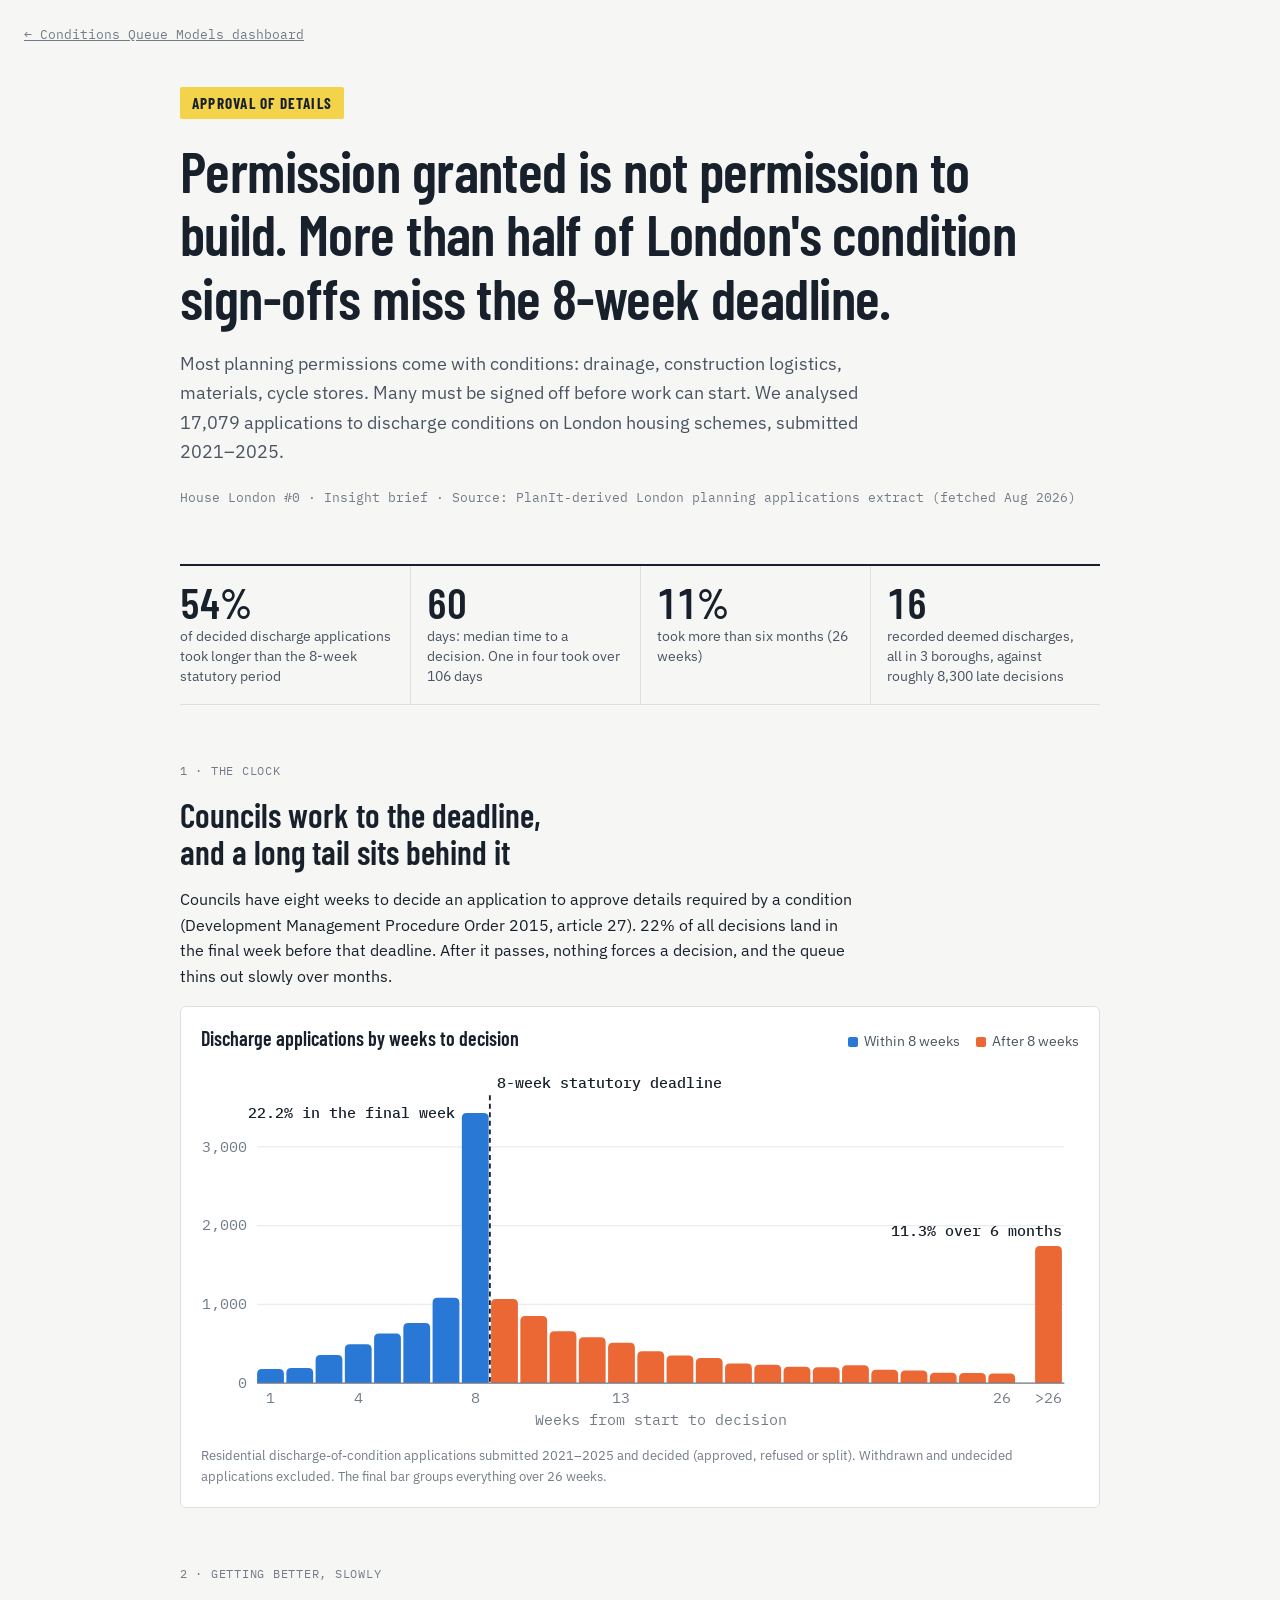
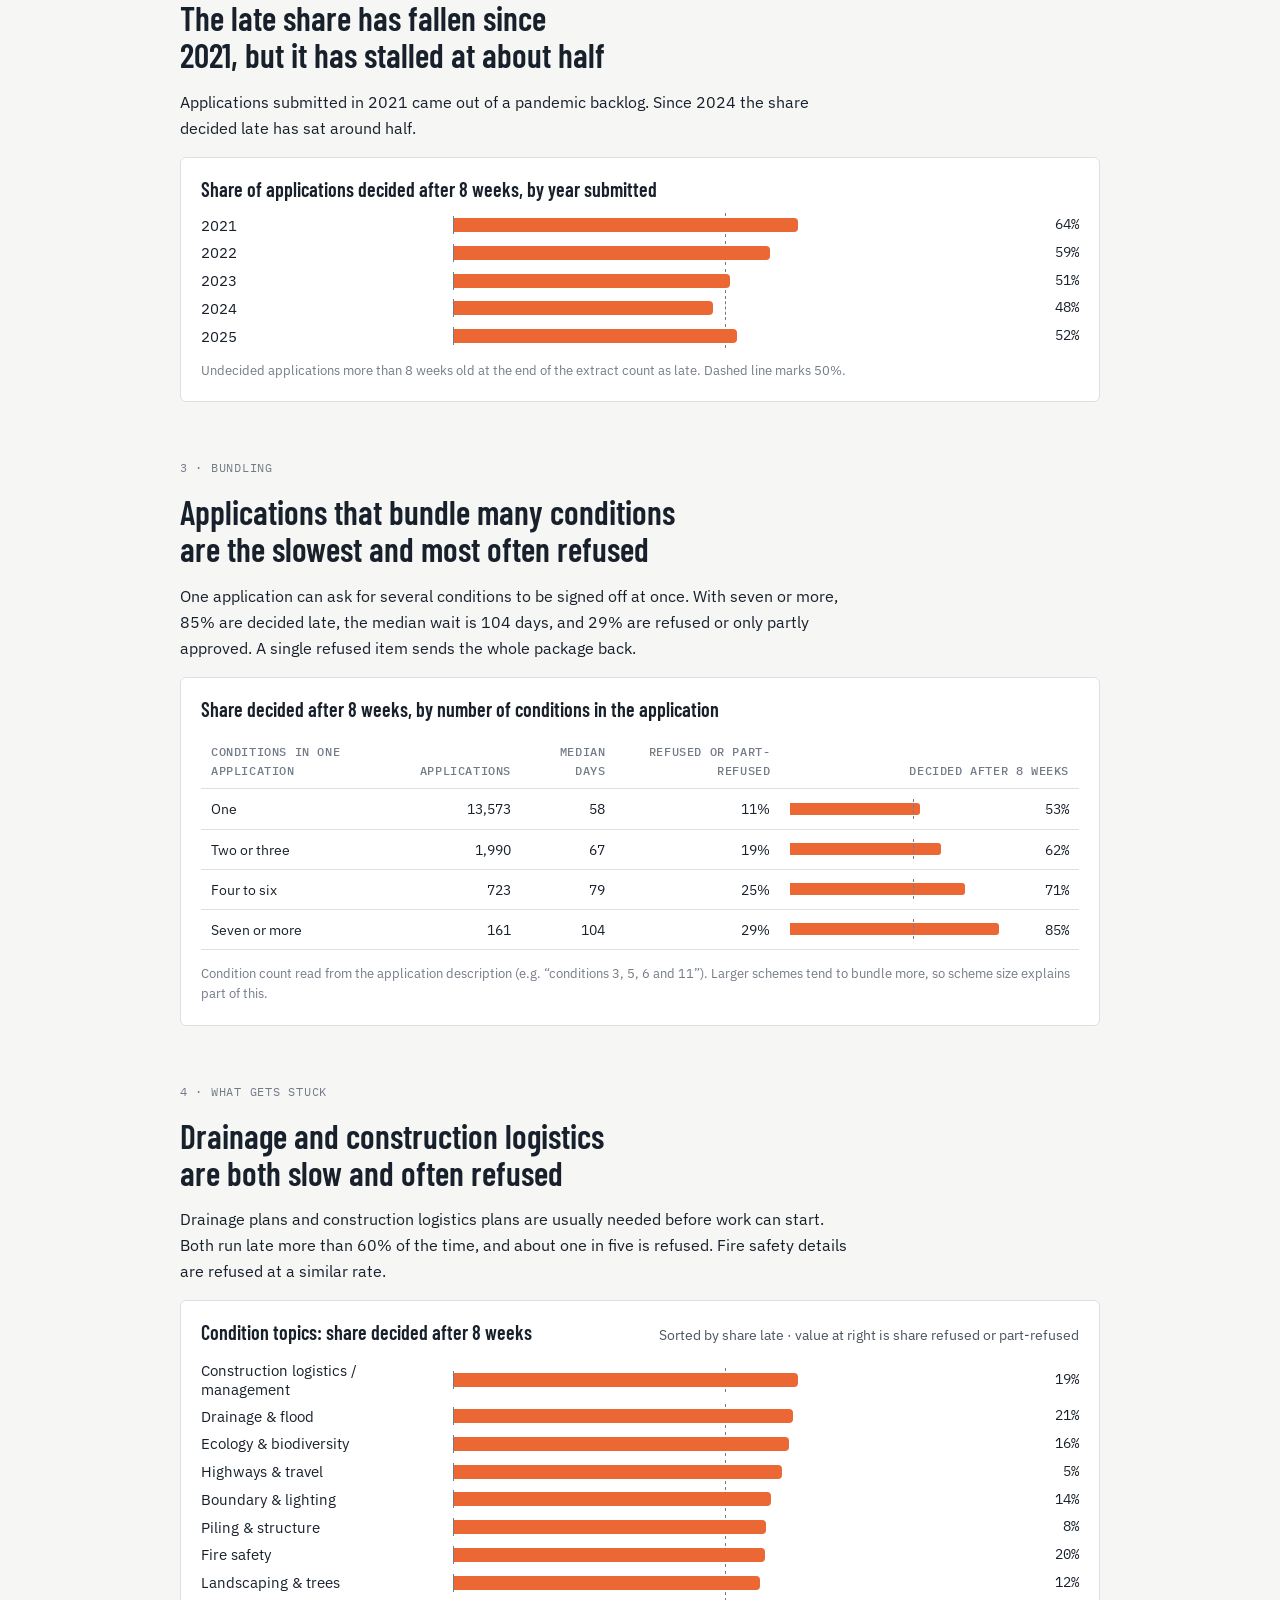
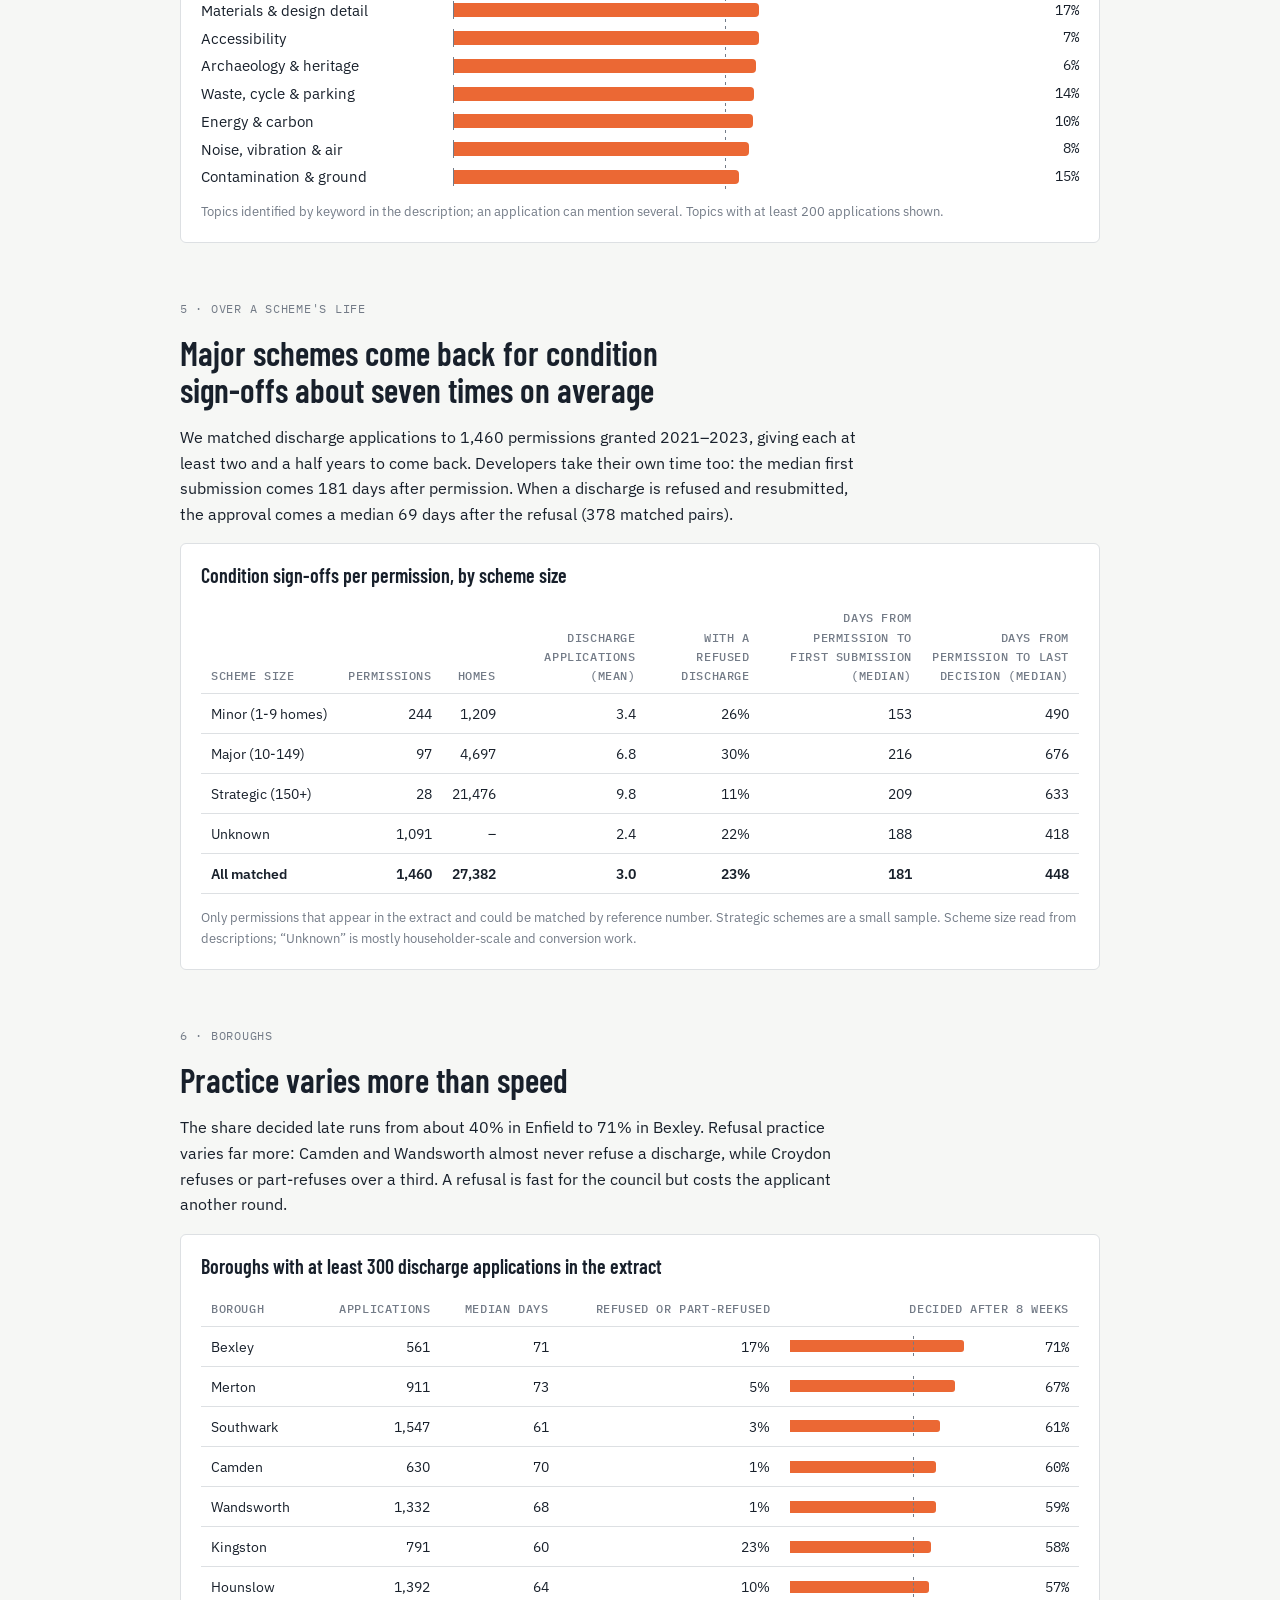
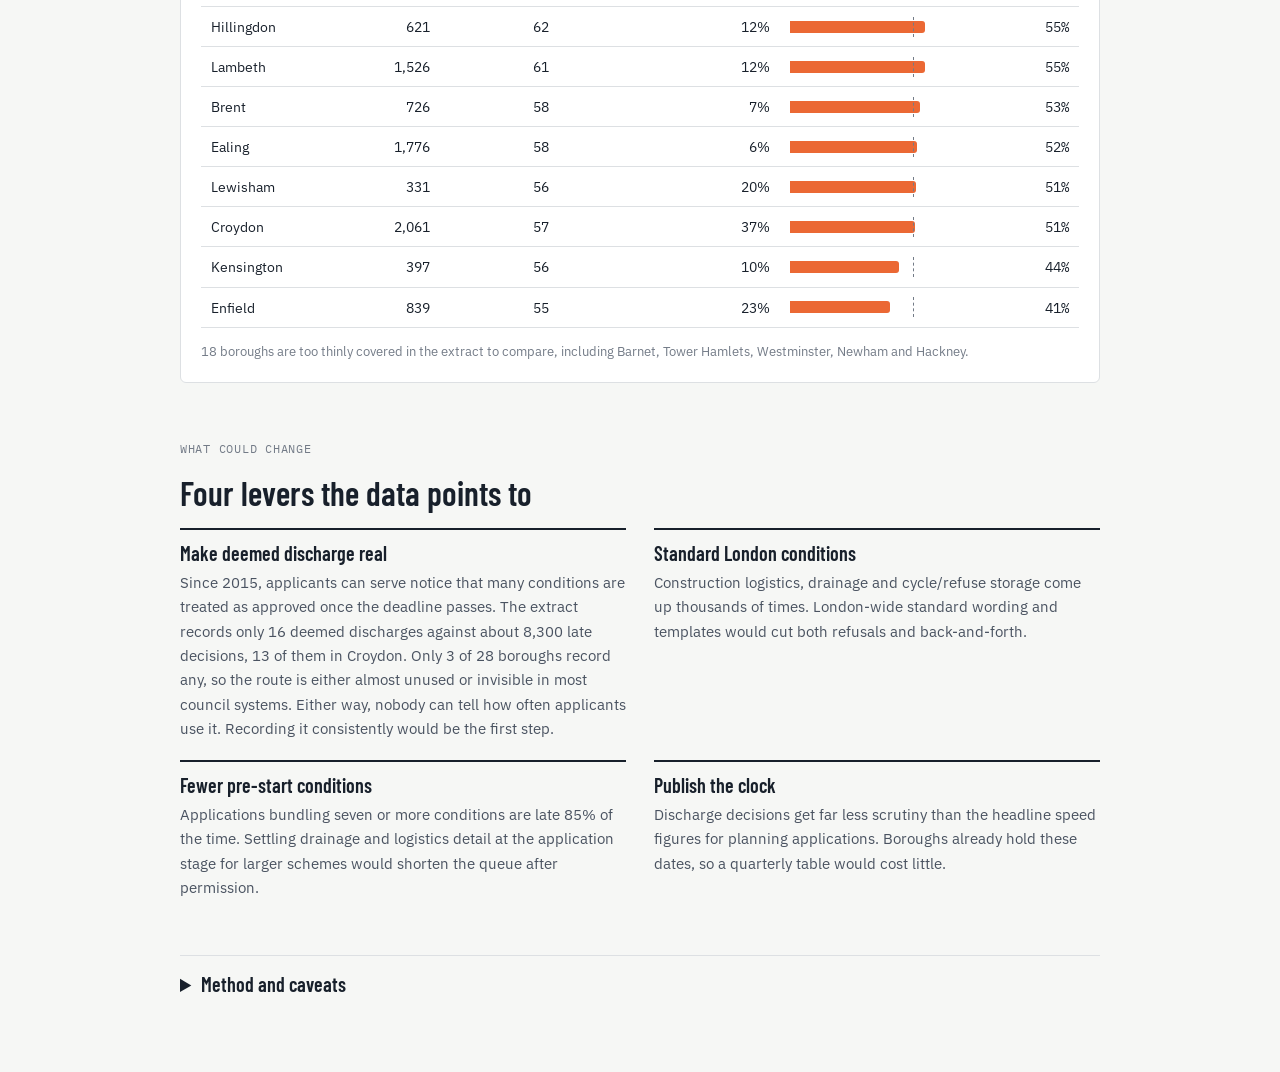
==== site/insight.html @ 3958f5d6 "Conditions Queue: analysis, models and dashboard Measures how long London councils take to sign off " ====
<!doctype html>
<html lang="en-GB">
<head>
<meta charset="utf-8">
<meta name="viewport" content="width=device-width, initial-scale=1, viewport-fit=cover">
<title>London's Conditions Queue</title>
<link rel="preconnect" href="https://fonts.googleapis.com">
<link rel="preconnect" href="https://fonts.gstatic.com" crossorigin>
<link rel="stylesheet" href="https://fonts.googleapis.com/css2?family=Barlow+Condensed:wght@500;600;700&family=IBM+Plex+Sans:ital,wght@0,400;0,500;0,600;1,400&family=IBM+Plex+Mono:wght@400;500&display=swap">
<style>
/* Layout: a single reading column (~68ch) with full-width chart panels; site-notice condensed type for headings, plain sans for prose, mono for references and numbers. */
:root {
  --paper: #f6f7f5;
  --panel: #ffffff;
  --ink: #18202b;
  --ink-2: #4a5361;
  --ink-3: #737b87;
  --rule: #dde0e3;
  --grid: #e9ebed;
  --accent: #1c5cab;
  --notice: #f3d34a;
  --notice-ink: #18202b;
  --ontime: #2a78d6;
  --late: #eb6834;
  --bar-neutral: #9aa3ae;
  --tip-bg: #18202b;
  --tip-fg: #f6f7f5;
  --f-display: "Barlow Condensed", "Arial Narrow", "Helvetica Neue", Arial, sans-serif;
  --f-body: "IBM Plex Sans", -apple-system, "Segoe UI", Roboto, Arial, sans-serif;
  --f-mono: "IBM Plex Mono", ui-monospace, "SF Mono", Menlo, Consolas, monospace;
}
@media (prefers-color-scheme: dark) {
  :root:not([data-theme="light"]) {
    --paper: #14181e; --panel: #1b2028; --ink: #ecedeb; --ink-2: #b9bec6; --ink-3: #8b929c;
    --rule: #2e353f; --grid: #262c35; --accent: #6da7ec; --notice: #e2c23c; --notice-ink: #14181e;
    --ontime: #3987e5; --late: #d95926; --bar-neutral: #6b7480; --tip-bg: #ecedeb; --tip-fg: #14181e;
    color-scheme: dark;
  }
}
:root[data-theme="dark"] {
  --paper: #14181e; --panel: #1b2028; --ink: #ecedeb; --ink-2: #b9bec6; --ink-3: #8b929c;
  --rule: #2e353f; --grid: #262c35; --accent: #6da7ec; --notice: #e2c23c; --notice-ink: #14181e;
  --ontime: #3987e5; --late: #d95926; --bar-neutral: #6b7480; --tip-bg: #ecedeb; --tip-fg: #14181e;
  color-scheme: dark;
}
* { box-sizing: border-box; }
body {
  background: var(--paper); color: var(--ink); font-family: var(--f-body); font-size: 16px; line-height: 1.6;
  padding-left: max(16px, env(safe-area-inset-left, 0px)); padding-right: max(16px, env(safe-area-inset-right, 0px));
  padding-block: 0 64px;
}
.wrap { max-width: 920px; margin: 0 auto; display: grid; gap: 56px; }
.prose { max-width: 68ch; }
h1, h2, h3 { font-family: var(--f-display); font-weight: 600; line-height: 1.1; text-wrap: balance; margin: 0; }
h1 { font-size: clamp(2.3rem, 6vw, 3.6rem); letter-spacing: -0.01em; }
h2 { font-size: clamp(1.6rem, 3.6vw, 2.1rem); }
h3 { font-size: 1.25rem; font-weight: 600; }
p { margin: 0; }
.stack { display: grid; gap: 16px; }
.eyebrow { font-family: var(--f-mono); font-size: 0.78rem; letter-spacing: 0.06em; text-transform: uppercase; color: var(--ink-3); }
.mono { font-family: var(--f-mono); }
.num { font-variant-numeric: tabular-nums; }
.muted { color: var(--ink-2); }
.small { font-size: 0.88rem; }

/* Site-notice header: the yellow laminated notice is how Londoners meet the planning system */
header.notice { padding-block: 40px 0; display: grid; gap: 20px; }
.notice-tag { display: inline-flex; align-items: center; gap: 10px; align-self: start; justify-self: start;
  background: var(--notice); color: var(--notice-ink); font-family: var(--f-display); font-weight: 700;
  font-size: 0.95rem; letter-spacing: 0.08em; text-transform: uppercase; padding: 4px 12px; border-radius: 2px; }
.lede { font-size: 1.15rem; color: var(--ink-2); max-width: 62ch; }
.ref { font-family: var(--f-mono); font-size: 0.82rem; color: var(--ink-3); }

.stats { display: grid; grid-template-columns: repeat(4, minmax(0, 1fr)); gap: 0; border-top: 2px solid var(--ink); border-bottom: 1px solid var(--rule); }
.stat { padding: 16px 16px 18px 0; display: grid; gap: 4px; align-content: start; }
.stat + .stat { padding-left: 16px; border-left: 1px solid var(--rule); }
.stat b { font-family: var(--f-display); font-size: 2.6rem; font-weight: 600; line-height: 1; font-variant-numeric: tabular-nums; }
.stat span { font-size: 0.88rem; color: var(--ink-2); line-height: 1.4; }
@media (max-width: 720px) {
  .stats { grid-template-columns: repeat(2, minmax(0, 1fr)); }
  .stat:nth-child(3) { padding-left: 0; border-left: 0; }
  .stat:nth-child(n+3) { border-top: 1px solid var(--rule); }
}

.panel { background: var(--panel); border: 1px solid var(--rule); border-radius: 6px; padding: 20px; display: grid; gap: 14px; min-width: 0; }
.panel-head { display: flex; flex-wrap: wrap; justify-content: space-between; align-items: baseline; gap: 8px 20px; }
.legend { display: flex; flex-wrap: wrap; gap: 6px 16px; font-size: 0.85rem; color: var(--ink-2); }
.legend i { display: inline-block; width: 10px; height: 10px; border-radius: 2px; margin-right: 6px; vertical-align: -1px; }
.chart { width: 100%; overflow-x: auto; }
.panel { grid-template-columns: minmax(0, 1fr); }
.chart svg { display: block; width: 100%; height: auto; min-width: 0; }
.chart svg text { font-family: var(--f-mono); font-size: 12.5px; fill: var(--ink-3); }
.chart svg .lbl-strong { fill: var(--ink); font-weight: 500; }
.source { font-size: 0.8rem; color: var(--ink-3); }

/* Horizontal bar rows (HTML) */
.rows { display: grid; gap: 6px; }
.row { display: grid; grid-template-columns: minmax(120px, 15rem) minmax(0, 1fr) 4.5rem; gap: 12px; align-items: center; font-size: 0.92rem; }
.row .name { color: var(--ink); line-height: 1.3; }
.row .track { position: relative; height: 18px; border-left: 1px solid var(--ink-3); }
.row .bar { position: absolute; left: 0; top: 2px; bottom: 2px; border-radius: 0 4px 4px 0; background: var(--late); }
.row .bar.neutral { background: var(--bar-neutral); }
.row .val { text-align: right; font-family: var(--f-mono); font-size: 0.85rem; font-variant-numeric: tabular-nums; }
.row .deadline { position: absolute; top: -3px; bottom: -3px; border-left: 1px dashed var(--ink-3); }
.row-head { font-size: 0.78rem; color: var(--ink-3); font-family: var(--f-mono); text-transform: uppercase; letter-spacing: 0.05em; }
@media (max-width: 560px) { .row { grid-template-columns: minmax(0, 1fr) 4rem; } .row .track { grid-column: 1 / -1; grid-row: 2; } }

table { border-collapse: collapse; width: 100%; font-size: 0.9rem; }
.table-wrap { overflow-x: auto; }
th, td { text-align: right; padding: 8px 10px; border-bottom: 1px solid var(--rule); font-variant-numeric: tabular-nums; white-space: nowrap; }
th { font-family: var(--f-mono); font-weight: 500; font-size: 0.75rem; text-transform: uppercase; letter-spacing: 0.05em; color: var(--ink-3); vertical-align: bottom; white-space: normal; }
th:first-child, td:first-child { text-align: left; }
td.barcell { width: 34%; min-width: 140px; }
.mini { position: relative; height: 12px; }
.mini span { position: absolute; left: 0; top: 0; bottom: 0; border-radius: 0 3px 3px 0; background: var(--late); }
.mini .dl { position: absolute; top: -4px; bottom: -4px; border-left: 1px dashed var(--ink-3); }

.levers { display: grid; grid-template-columns: repeat(2, minmax(0, 1fr)); gap: 20px 28px; }
.lever { display: grid; gap: 6px; align-content: start; border-top: 2px solid var(--ink); padding-top: 12px; }
.lever p { color: var(--ink-2); font-size: 0.95rem; }
@media (max-width: 720px) { .levers { grid-template-columns: minmax(0, 1fr); } }

details { border-top: 1px solid var(--rule); padding-top: 12px; }
summary { cursor: pointer; font-family: var(--f-display); font-size: 1.25rem; font-weight: 600; }
summary:focus-visible, a:focus-visible { outline: 2px solid var(--accent); outline-offset: 2px; }
ul.caveats { margin: 12px 0 0; padding-left: 1.1rem; display: grid; gap: 8px; color: var(--ink-2); font-size: 0.92rem; max-width: 72ch; }
a { color: var(--accent); }
code { font-family: var(--f-mono); font-size: 0.88em; }

#tip { position: fixed; pointer-events: none; z-index: 20; background: var(--tip-bg); color: var(--tip-fg); font-size: 0.82rem; line-height: 1.4;
  padding: 7px 10px; border-radius: 4px; max-width: 260px; font-family: var(--f-body); }
#tip b { font-weight: 600; }
[data-tip] { cursor: default; }
.row:hover .bar, tr:hover .mini span { filter: brightness(1.08); }
tr:hover td { background: color-mix(in srgb, var(--paper) 70%, transparent); }
</style>
<style>.cq-back { display: inline-block; margin-top: 16px; font-family: var(--f-mono); font-size: 0.82rem; color: var(--ink-3); }</style>
</head>
<body>
<a class="cq-back" href="./">← Conditions Queue Models dashboard</a>
<div id="tip" hidden></div>
<div class="wrap">

<header class="notice">
  <span class="notice-tag">Approval of details</span>
  <h1>Permission granted is not permission to build. More than half of London's condition sign-offs miss the 8-week deadline.</h1>
  <p class="lede">Most planning permissions come with conditions: drainage, construction logistics, materials, cycle stores. Many must be signed off before work can start. We analysed <span class="num" data-k="n_all">17,079</span> applications to discharge conditions on London housing schemes, submitted 2021&ndash;2025.</p>
  <p class="ref">House London #0 &middot; Insight brief &middot; Source: PlanIt-derived London planning applications extract (fetched Aug 2026)</p>
</header>

<section class="stats" aria-label="Headline figures">
  <div class="stat"><b data-k="pct_late">54%</b><span>of decided discharge applications took longer than the 8-week statutory period</span></div>
  <div class="stat"><b data-k="median">60</b><span>days: median time to a decision. One in four took over <span data-k="p75">106</span> days</span></div>
  <div class="stat"><b data-k="pct26">11%</b><span>took more than six months (26 weeks)</span></div>
  <div class="stat"><b>16</b><span>recorded deemed discharges, all in 3 boroughs, against roughly <span data-k="n_late">8,300</span> late decisions</span></div>
</section>

<section class="stack">
  <div class="prose stack">
    <p class="eyebrow">1 &middot; The clock</p>
    <h2>Councils work to the deadline, and a long tail sits behind it</h2>
    <p>Councils have eight weeks to decide an application to approve details required by a condition (Development Management Procedure Order 2015, article 27). <span data-k="final_week">22%</span> of all decisions land in the final week before that deadline. After it passes, nothing forces a decision, and the queue thins out slowly over months.</p>
  </div>
  <figure class="panel" style="margin:0">
    <div class="panel-head">
      <h3>Discharge applications by weeks to decision</h3>
      <div class="legend"><span><i style="background:var(--ontime)"></i>Within 8 weeks</span><span><i style="background:var(--late)"></i>After 8 weeks</span></div>
    </div>
    <div class="chart" id="hist"></div>
    <figcaption class="source">Residential discharge-of-condition applications submitted 2021&ndash;2025 and decided (approved, refused or split). Withdrawn and undecided applications excluded. The final bar groups everything over 26 weeks.</figcaption>
  </figure>
</section>

<section class="stack">
  <div class="prose stack">
    <p class="eyebrow">2 &middot; Getting better, slowly</p>
    <h2>The late share has fallen since 2021, but it has stalled at about half</h2>
    <p>Applications submitted in 2021 came out of a pandemic backlog. Since 2024 the share decided late has sat around half.</p>
  </div>
  <figure class="panel" style="margin:0">
    <h3>Share of applications decided after 8 weeks, by year submitted</h3>
    <div class="rows" id="years"></div>
    <figcaption class="source">Undecided applications more than 8 weeks old at the end of the extract count as late. Dashed line marks 50%.</figcaption>
  </figure>
</section>

<section class="stack">
  <div class="prose stack">
    <p class="eyebrow">3 &middot; Bundling</p>
    <h2>Applications that bundle many conditions are the slowest and most often refused</h2>
    <p>One application can ask for several conditions to be signed off at once. With seven or more, <span data-k="c7_late">85%</span> are decided late, the median wait is <span data-k="c7_med">104</span> days, and <span data-k="c7_ref">29%</span> are refused or only partly approved. A single refused item sends the whole package back.</p>
  </div>
  <figure class="panel" style="margin:0">
    <div class="panel-head"><h3>Share decided after 8 weeks, by number of conditions in the application</h3></div>
    <div class="table-wrap">
      <table id="ncond"><thead><tr><th>Conditions in one application</th><th>Applications</th><th>Median days</th><th>Refused or part-refused</th><th>Decided after 8 weeks</th></tr></thead><tbody></tbody></table>
    </div>
    <figcaption class="source">Condition count read from the application description (e.g. &ldquo;conditions 3, 5, 6 and 11&rdquo;). Larger schemes tend to bundle more, so scheme size explains part of this.</figcaption>
  </figure>
</section>

<section class="stack">
  <div class="prose stack">
    <p class="eyebrow">4 &middot; What gets stuck</p>
    <h2>Drainage and construction logistics are both slow and often refused</h2>
    <p>Drainage plans and construction logistics plans are usually needed before work can start. Both run late more than 60% of the time, and about one in five is refused. Fire safety details are refused at a similar rate.</p>
  </div>
  <figure class="panel" style="margin:0">
    <div class="panel-head">
      <h3>Condition topics: share decided after 8 weeks</h3>
      <div class="legend"><span>Sorted by share late &middot; value at right is share refused or part-refused</span></div>
    </div>
    <div class="rows" id="topics"></div>
    <figcaption class="source">Topics identified by keyword in the description; an application can mention several. Topics with at least 200 applications shown.</figcaption>
  </figure>
</section>

<section class="stack">
  <div class="prose stack">
    <p class="eyebrow">5 &middot; Over a scheme's life</p>
    <h2>Major schemes come back for condition sign-offs about seven times on average</h2>
    <p>We matched discharge applications to <span data-k="n_schemes">1,460</span> permissions granted 2021&ndash;2023, giving each at least two and a half years to come back. Developers take their own time too: the median first submission comes <span data-k="first_sub">181</span> days after permission. When a discharge is refused and resubmitted, the approval comes a median <span data-k="resub">69</span> days after the refusal (<span data-k="resub_n">378</span> matched pairs).</p>
  </div>
  <figure class="panel" style="margin:0">
    <h3>Condition sign-offs per permission, by scheme size</h3>
    <div class="table-wrap">
      <table id="schemes"><thead><tr><th>Scheme size</th><th>Permissions</th><th>Homes</th><th>Discharge applications (mean)</th><th>With a refused discharge</th><th>Days from permission to first submission (median)</th><th>Days from permission to last decision (median)</th></tr></thead><tbody></tbody></table>
    </div>
    <figcaption class="source">Only permissions that appear in the extract and could be matched by reference number. Strategic schemes are a small sample. Scheme size read from descriptions; &ldquo;Unknown&rdquo; is mostly householder-scale and conversion work.</figcaption>
  </figure>
</section>

<section class="stack">
  <div class="prose stack">
    <p class="eyebrow">6 &middot; Boroughs</p>
    <h2>Practice varies more than speed</h2>
    <p>The share decided late runs from about 40% in Enfield to 71% in Bexley. Refusal practice varies far more: Camden and Wandsworth almost never refuse a discharge, while Croydon refuses or part-refuses over a third. A refusal is fast for the council but costs the applicant another round.</p>
  </div>
  <figure class="panel" style="margin:0">
    <h3>Boroughs with at least 300 discharge applications in the extract</h3>
    <div class="table-wrap">
      <table id="boroughs"><thead><tr><th>Borough</th><th>Applications</th><th>Median days</th><th>Refused or part-refused</th><th>Decided after 8 weeks</th></tr></thead><tbody></tbody></table>
    </div>
    <figcaption class="source">18 boroughs are too thinly covered in the extract to compare, including Barnet, Tower Hamlets, Westminster, Newham and Hackney.</figcaption>
  </figure>
</section>

<section class="stack">
  <div class="prose stack">
    <p class="eyebrow">What could change</p>
    <h2>Four levers the data points to</h2>
  </div>
  <div class="levers">
    <div class="lever"><h3>Make deemed discharge real</h3><p>Since 2015, applicants can serve notice that many conditions are treated as approved once the deadline passes. The extract records only 16 deemed discharges against about 8,300 late decisions, 13 of them in Croydon. Only 3 of 28 boroughs record any, so the route is either almost unused or invisible in most council systems. Either way, nobody can tell how often applicants use it. Recording it consistently would be the first step.</p></div>
    <div class="lever"><h3>Standard London conditions</h3><p>Construction logistics, drainage and cycle/refuse storage come up thousands of times. London-wide standard wording and templates would cut both refusals and back-and-forth.</p></div>
    <div class="lever"><h3>Fewer pre-start conditions</h3><p>Applications bundling seven or more conditions are late 85% of the time. Settling drainage and logistics detail at the application stage for larger schemes would shorten the queue after permission.</p></div>
    <div class="lever"><h3>Publish the clock</h3><p>Discharge decisions get far less scrutiny than the headline speed figures for planning applications. Boroughs already hold these dates, so a quarterly table would cost little.</p></div>
  </div>
</section>

<details>
  <summary>Method and caveats</summary>
  <ul class="caveats">
    <li><b>Data:</b> PlanIt-derived extract of London planning applications (<span class="mono">foundations_london_housing_2015_2025</span>, 243,926 rows, in practice 2021&ndash;2025). Fetched August 2026, so applications submitted up to December 2025 had at least seven months to be decided.</li>
    <li><b>What counts as a discharge application:</b> descriptions mentioning approval or discharge of details under a condition, excluding variations (section 73), non-material amendments and reserved matters, and limited to those that mention homes. 17,079 applications; 16,447 submitted 2021&ndash;2025 and not withdrawn.</li>
    <li><b>Late</b> means more than 56 days from the start date to the decision. This includes extensions of time agreed with the applicant, so late is not the same as unlawful. Counting decided applications only gives 53.8%; adding undecided applications over 8 weeks old gives 55.2%.</li>
    <li><b>Extensions of time</b> have no field of their own in the extract. 76% of decided applications carry a council target decision date, and measuring those against their own target gives 52.5% late, against 53.0% at a fixed 8 weeks. Only 5.3% were late at 8 weeks but on time against a later target, most of them in Hillingdon. Agreed extensions therefore explain a few points of the late share at most. Target dates are not used consistently: Camden, Merton and Enfield often set targets shorter than 56 days, and nine boroughs, including Brent and Wandsworth, record none.</li>
    <li><b>Coverage is uneven.</b> Some boroughs' discharge applications are mostly missing from the extract. Borough comparisons use only the 15 boroughs with at least 300 applications.</li>
    <li><b>Topics, condition counts and scheme size</b> come from keyword and pattern matching on free-text descriptions. Scheme size is unknown for about half of applications.</li>
    <li><b>Scheme matching:</b> 5,664 discharge applications (33%) were matched to their parent permission by reference number. Many parents were granted before 2021 and are outside the extract.</li>
    <li><b>Deemed discharge</b> is counted from decision labels containing &ldquo;deemed&rdquo; together with &ldquo;discharge&rdquo; or &ldquo;AOD&rdquo;. Only Croydon (13), Southwark (2) and Islington (1) record any. Other boroughs may log a deemed discharge as an ordinary approval, so 16 is a floor, not a London total.</li>
    <li><b>Reproduce:</b> <code>python -m conditions_queue.analysis</code> writes <code>outputs/summary.json</code>, <code>outputs/discharge_apps.csv</code> and <code>outputs/schemes.csv</code>. <code>conditions_queue.checks.check_deadline</code> and <code>check_extensions</code> re-derive the deadline, deemed discharge and extension figures independently.</li>
  </ul>
</details>

</div>

<script>
const D = {"source": "foundations_london_housing_2015_2025_20261005T192558Z.parquet", "statutory_days": 56, "overall": {"n": 16447, "median_days": 60.0, "p75_days": 106.0, "pct_over_8wk": 55.2, "pct_not_approved": 12.6, "n_all_discharge": 17079, "n_matched_parent": 5664, "n_with_parent_date": 10893, "outcomes": {"approved": 13625, "pending": 854, "refused": 1800, "withdrawn": 632, "partial": 167, "other": 1}}, "by_year": {"2022": {"n": 3659, "median_days": 65.0, "p75_days": 125.0, "pct_over_8wk": 58.5, "pct_not_approved": 14.0}, "2024": {"n": 3013, "median_days": 56.0, "p75_days": 83.0, "pct_over_8wk": 47.8, "pct_not_approved": 13.1}, "2021": {"n": 3795, "median_days": 72.0, "p75_days": 141.0, "pct_over_8wk": 63.5, "pct_not_approved": 11.4}, "2023": {"n": 3310, "median_days": 57.0, "p75_days": 94.0, "pct_over_8wk": 51.0, "pct_not_approved": 13.9}, "2025": {"n": 2670, "median_days": 56.0, "p75_days": 83.0, "pct_over_8wk": 52.3, "pct_not_approved": 9.8}}, "by_band": {"Strategic (150+)": {"n": 1817, "median_days": 69.0, "p75_days": 140.0, "pct_over_8wk": 61.9, "pct_not_approved": 2.3}, "Unknown": {"n": 8656, "median_days": 58.0, "p75_days": 96.0, "pct_over_8wk": 53.4, "pct_not_approved": 13.7}, "Minor (1-9 homes)": {"n": 2323, "median_days": 59.0, "p75_days": 98.5, "pct_over_8wk": 52.3, "pct_not_approved": 19.5}, "Major (10-149)": {"n": 3651, "median_days": 65.0, "p75_days": 129.0, "pct_over_8wk": 58.1, "pct_not_approved": 10.6}}, "by_topic": {"Landscaping & trees": {"n": 10036, "median_days": 62.0, "p75_days": 113.0, "pct_over_8wk": 56.5, "pct_not_approved": 12.3}, "Waste, cycle & parking": {"n": 12594, "median_days": 61.0, "p75_days": 108.0, "pct_over_8wk": 55.5, "pct_not_approved": 13.5}, "Highways & travel": {"n": 1276, "median_days": 70.0, "p75_days": 126.0, "pct_over_8wk": 60.6, "pct_not_approved": 5.4}, "Boundary & lighting": {"n": 1637, "median_days": 67.0, "p75_days": 122.0, "pct_over_8wk": 58.6, "pct_not_approved": 14.4}, "Energy & carbon": {"n": 2869, "median_days": 60.0, "p75_days": 107.0, "pct_over_8wk": 55.2, "pct_not_approved": 10.1}, "Piling & structure": {"n": 3272, "median_days": 63.0, "p75_days": 116.0, "pct_over_8wk": 57.7, "pct_not_approved": 7.5}, "Contamination & ground": {"n": 1197, "median_days": 58.0, "p75_days": 110.0, "pct_over_8wk": 52.6, "pct_not_approved": 14.8}, "Materials & design detail": {"n": 3331, "median_days": 62.0, "p75_days": 105.0, "pct_over_8wk": 56.3, "pct_not_approved": 16.5}, "Drainage & flood": {"n": 1597, "median_days": 70.0, "p75_days": 127.0, "pct_over_8wk": 62.6, "pct_not_approved": 21.4}, "Ecology & biodiversity": {"n": 937, "median_days": 65.0, "p75_days": 113.0, "pct_over_8wk": 61.9, "pct_not_approved": 15.7}, "Construction logistics / management": {"n": 1678, "median_days": 69.0, "p75_days": 117.0, "pct_over_8wk": 63.6, "pct_not_approved": 19.4}, "Archaeology & heritage": {"n": 331, "median_days": 60.0, "p75_days": 99.0, "pct_over_8wk": 55.9, "pct_not_approved": 5.5}, "Noise, vibration & air": {"n": 1499, "median_days": 61.0, "p75_days": 109.0, "pct_over_8wk": 54.6, "pct_not_approved": 7.6}, "Accessibility": {"n": 364, "median_days": 62.0, "p75_days": 126.0, "pct_over_8wk": 56.3, "pct_not_approved": 7.3}, "Fire safety": {"n": 298, "median_days": 70.0, "p75_days": 110.0, "pct_over_8wk": 57.4, "pct_not_approved": 20.4}}, "by_topic_single": {"Waste, cycle & parking": {"n": 956, "median_days": 56.0, "p75_days": 80.0, "pct_over_8wk": 47.4, "pct_not_approved": 18.1}, "Materials & design detail": {"n": 284, "median_days": 56.0, "p75_days": 90.0, "pct_over_8wk": 46.5, "pct_not_approved": 8.6}, "Construction logistics / management": {"n": 180, "median_days": 61.0, "p75_days": 93.0, "pct_over_8wk": 55.6, "pct_not_approved": 13.1}, "Contamination & ground": {"n": 110, "median_days": 56.0, "p75_days": 79.0, "pct_over_8wk": 43.6, "pct_not_approved": 10.6}, "Landscaping & trees": {"n": 330, "median_days": 61.0, "p75_days": 107.0, "pct_over_8wk": 57.0, "pct_not_approved": 8.0}, "Piling & structure": {"n": 137, "median_days": 80.0, "p75_days": 153.5, "pct_over_8wk": 66.4, "pct_not_approved": 7.0}, "Noise, vibration & air": {"n": 188, "median_days": 56.0, "p75_days": 90.0, "pct_over_8wk": 47.3, "pct_not_approved": 7.7}, "Energy & carbon": {"n": 171, "median_days": 57.5, "p75_days": 106.0, "pct_over_8wk": 52.0, "pct_not_approved": 11.6}}, "by_ncond": {"1": {"n": 13573, "median_days": 58.0, "p75_days": 102.0, "pct_over_8wk": 53.0, "pct_not_approved": 10.9}, "2-3": {"n": 1990, "median_days": 67.0, "p75_days": 114.0, "pct_over_8wk": 61.7, "pct_not_approved": 18.9}, "4-6": {"n": 723, "median_days": 79.0, "p75_days": 138.0, "pct_over_8wk": 71.2, "pct_not_approved": 25.0}, "7+": {"n": 161, "median_days": 104.0, "p75_days": 176.0, "pct_over_8wk": 85.1, "pct_not_approved": 28.5}}, "by_borough": {"Bexley": {"n": 561, "median_days": 71.0, "p75_days": 117.0, "pct_over_8wk": 70.9, "pct_not_approved": 16.7}, "Brent": {"n": 726, "median_days": 58.0, "p75_days": 94.0, "pct_over_8wk": 52.8, "pct_not_approved": 6.5}, "Camden": {"n": 630, "median_days": 70.0, "p75_days": 136.0, "pct_over_8wk": 59.7, "pct_not_approved": 0.5}, "Croydon": {"n": 2061, "median_days": 57.0, "p75_days": 98.0, "pct_over_8wk": 51.0, "pct_not_approved": 37.3}, "Ealing": {"n": 1776, "median_days": 57.5, "p75_days": 106.0, "pct_over_8wk": 51.8, "pct_not_approved": 5.7}, "Enfield": {"n": 839, "median_days": 55.0, "p75_days": 67.0, "pct_over_8wk": 40.5, "pct_not_approved": 23.0}, "Hillingdon": {"n": 621, "median_days": 62.0, "p75_days": 106.0, "pct_over_8wk": 55.2, "pct_not_approved": 11.5}, "Hounslow": {"n": 1392, "median_days": 64.0, "p75_days": 113.8, "pct_over_8wk": 56.8, "pct_not_approved": 9.6}, "Kensington": {"n": 397, "median_days": 56.0, "p75_days": 78.0, "pct_over_8wk": 44.3, "pct_not_approved": 9.5}, "Kingston": {"n": 791, "median_days": 60.0, "p75_days": 96.0, "pct_over_8wk": 57.6, "pct_not_approved": 22.5}, "Lambeth": {"n": 1526, "median_days": 61.0, "p75_days": 93.0, "pct_over_8wk": 54.9, "pct_not_approved": 12.3}, "Lewisham": {"n": 331, "median_days": 56.0, "p75_days": 103.0, "pct_over_8wk": 51.4, "pct_not_approved": 20.3}, "Merton": {"n": 911, "median_days": 72.5, "p75_days": 132.2, "pct_over_8wk": 67.2, "pct_not_approved": 4.7}, "Southwark": {"n": 1547, "median_days": 61.0, "p75_days": 106.0, "pct_over_8wk": 61.0, "pct_not_approved": 3.4}, "Wandsworth": {"n": 1332, "median_days": 68.0, "p75_days": 141.0, "pct_over_8wk": 59.4, "pct_not_approved": 0.6}}, "boroughs_excluded_thin": {"Barking and Dagenham": 3, "Barnet": 1, "Bromley": 7, "City": 5, "Greenwich": 32, "Hackney": 84, "Hammersmith and Fulham": 18, "Haringey": 256, "Harrow": 290, "Havering": 66, "Islington": 80, "London Legacy": 1, "Newham": 4, "Old Oak Park Royal": 146, "Richmond": 3, "Westminster": 10}, "decided_only_pct_over_8wk": 53.8, "pct_decided_in_final_week": 22.2, "pct_over_26wk": 11.3, "weekly_histogram": {"note": "week k = days 7k-6..7k; 27 = over 26 weeks", "bins": [13, 165, 192, 355, 494, 630, 762, 1083, 3431, 1066, 853, 657, 581, 513, 403, 350, 318, 248, 231, 208, 202, 227, 170, 158, 132, 129, 120, 1739]}, "lag_permission_to_submission": {"n": 10815, "median_days": 411, "p25": 149.0, "p75": 874.0}, "schemes_granted_2021_23": {"Strategic (150+)": {"n_schemes": 28, "median_discharge_apps": 2.0, "mean_discharge_apps": 9.82, "pct_with_refusal": 10.7, "median_days_to_first_submission": 208.5, "median_days_grant_to_last_decision": 633, "homes": 21476}, "Minor (1-9 homes)": {"n_schemes": 244, "median_discharge_apps": 2.0, "mean_discharge_apps": 3.38, "pct_with_refusal": 26.2, "median_days_to_first_submission": 153.0, "median_days_grant_to_last_decision": 490, "homes": 1209}, "Unknown": {"n_schemes": 1091, "median_discharge_apps": 1, "mean_discharge_apps": 2.38, "pct_with_refusal": 22.0, "median_days_to_first_submission": 188, "median_days_grant_to_last_decision": 418, "homes": 0}, "Major (10-149)": {"n_schemes": 97, "median_discharge_apps": 3, "mean_discharge_apps": 6.77, "pct_with_refusal": 29.9, "median_days_to_first_submission": 216, "median_days_grant_to_last_decision": 675.5, "homes": 4697}, "All": {"n_schemes": 1460, "median_discharge_apps": 1.0, "mean_discharge_apps": 2.98, "pct_with_refusal": 23.0, "median_days_to_first_submission": 181.0, "median_days_grant_to_last_decision": 448, "homes": 27382}}, "refusal_rounds": {"n": 1967, "homes_in_schemes_affected": null, "n_resubmission_pairs": 378, "median_extra_days": 68.5}};
const fmt = n => n == null ? "–" : Math.round(n).toLocaleString("en-GB");
const pct = n => n == null ? "–" : (Math.round(n) + "%");

// tooltip
const tip = document.getElementById("tip");
document.addEventListener("pointermove", e => {
  const t = e.target.closest && e.target.closest("[data-tip]");
  if (!t) { tip.hidden = true; return; }
  tip.innerHTML = t.getAttribute("data-tip");
  tip.hidden = false;
  const w = tip.offsetWidth, h = tip.offsetHeight;
  let x = e.clientX + 14, y = e.clientY + 14;
  if (x + w > innerWidth - 8) x = e.clientX - w - 14;
  if (y + h > innerHeight - 8) y = e.clientY - h - 14;
  tip.style.left = x + "px"; tip.style.top = y + "px";
});
document.addEventListener("pointerleave", () => tip.hidden = true);

// headline numbers
const O = D.overall;
const set = (k, v) => document.querySelectorAll(`[data-k="${k}"]`).forEach(el => el.textContent = v);
set("n_all", fmt(O.n_all_discharge));
set("pct_late", pct(D.decided_only_pct_over_8wk));
set("median", fmt(O.median_days));
set("p75", fmt(O.p75_days));
set("pct26", pct(D.pct_over_26wk));
set("final_week", pct(D.pct_decided_in_final_week));
const decidedN = D.weekly_histogram.bins.reduce((a, b) => a + b, 0);
set("n_late", fmt(Math.round(decidedN * D.decided_only_pct_over_8wk / 100 / 100) * 100));
const c7 = D.by_ncond["7+"];
set("c7_late", pct(c7.pct_over_8wk)); set("c7_med", fmt(c7.median_days)); set("c7_ref", pct(c7.pct_not_approved));
const S = D.schemes_granted_2021_23;
set("n_schemes", fmt(S.All.n_schemes)); set("first_sub", fmt(S.All.median_days_to_first_submission));
set("resub", fmt(D.refusal_rounds.median_extra_days)); set("resub_n", fmt(D.refusal_rounds.n_resubmission_pairs));

// 1. histogram (SVG)
(function () {
  const raw = D.weekly_histogram.bins.slice();
  const bins = [raw[0] + raw[1]].concat(raw.slice(2)); // week 1 .. 26, >26
  const labels = bins.map((_, i) => i < 26 ? String(i + 1) : ">26");
  const W = 720, H = 300, m = { l: 46, r: 12, t: 34, b: 40 };
  const pw = W - m.l - m.r, ph = H - m.t - m.b;
  const step = pw / (bins.length + 0.6), bw = step - 2;
  const yMax = 3500, y = v => m.t + ph - (v / yMax) * ph;
  const xAt = i => m.l + i * step + (i === 26 ? step * 0.6 : 0);
  let s = `<svg viewBox="0 0 ${W} ${H}" role="img" aria-label="Histogram of weeks to decision; a spike in week 8 then a long tail">`;
  for (const v of [0, 1000, 2000, 3000]) {
    s += `<line x1="${m.l}" x2="${W - m.r}" y1="${y(v)}" y2="${y(v)}" stroke="var(--grid)" stroke-width="1"/>`;
    s += `<text x="${m.l - 8}" y="${y(v) + 4}" text-anchor="end">${v.toLocaleString("en-GB")}</text>`;
  }
  bins.forEach((v, i) => {
    const x = xAt(i), top = y(v), base = y(0), r = Math.min(4, (base - top) / 2);
    const col = i < 8 ? "var(--ontime)" : "var(--late)";
    const d = `M${x},${base} V${top + r} Q${x},${top} ${x + r},${top} H${x + bw - r} Q${x + bw},${top} ${x + bw},${top + r} V${base} Z`;
    const range = i < 26 ? `days ${i * 7 + 1}–${(i + 1) * 7}` : "over 182 days";
    s += `<path d="${d}" fill="${col}" data-tip="<b>Week ${labels[i]}</b> (${range})<br>${v.toLocaleString("en-GB")} decisions · ${(100 * v / decidedN).toFixed(1)}%"/>`;
    s += `<rect x="${x - 1}" y="${m.t}" width="${step}" height="${ph}" fill="transparent" data-tip="<b>Week ${labels[i]}</b> (${range})<br>${v.toLocaleString("en-GB")} decisions · ${(100 * v / decidedN).toFixed(1)}%"/>`;
    if ([0, 3, 7, 12, 25, 26].includes(i)) s += `<text x="${x + bw / 2}" y="${H - m.b + 16}" text-anchor="middle">${labels[i]}</text>`;
  });
  const dx = xAt(8) - 1;
  s += `<line x1="${dx}" x2="${dx}" y1="${m.t - 10}" y2="${y(0)}" stroke="var(--ink)" stroke-width="1.5" stroke-dasharray="4 3"/>`;
  s += `<text x="${dx + 6}" y="${m.t - 16}" class="lbl-strong">8-week statutory deadline</text>`;
  s += `<text x="${xAt(7) - 6}" y="${y(bins[7]) + 4}" text-anchor="end" class="lbl-strong">${D.pct_decided_in_final_week}% in the final week</text>`;
  s += `<text x="${xAt(26) + bw}" y="${y(bins[26]) - 8}" text-anchor="end" class="lbl-strong">${D.pct_over_26wk}% over 6 months</text>`;
  s += `<line x1="${m.l}" x2="${W - m.r}" y1="${y(0)}" y2="${y(0)}" stroke="var(--ink-3)" stroke-width="1"/>`;
  s += `<text x="${m.l + pw / 2}" y="${H - 6}" text-anchor="middle">Weeks from start to decision</text></svg>`;
  document.getElementById("hist").innerHTML = s;
})();

// helper for HTML bar rows
function rows(el, items, max, mark) {
  el.innerHTML = items.map(it => `
    <div class="row" data-tip="${it.tip}">
      <div class="name">${it.name}</div>
      <div class="track">${mark != null ? `<span class="deadline" style="left:${100 * mark / max}%"></span>` : ""}<span class="bar${it.neutral ? " neutral" : ""}" style="width:${100 * it.v / max}%"></span></div>
      <div class="val">${it.label}</div>
    </div>`).join("");
}

// 2. years
rows(document.getElementById("years"),
  Object.entries(D.by_year).filter(([y]) => +y >= 2021).sort((a, b) => a[0] - b[0]).map(([y, v]) => ({
    name: y, v: v.pct_over_8wk, label: pct(v.pct_over_8wk),
    tip: `<b>${y}</b><br>${fmt(v.n)} applications<br>Median ${fmt(v.median_days)} days<br>${pct(v.pct_over_8wk)} decided after 8 weeks`
  })), 100, 50);

// 3. conditions per application
(function () {
  const order = ["1", "2-3", "4-6", "7+"];
  const names = { "1": "One", "2-3": "Two or three", "4-6": "Four to six", "7+": "Seven or more" };
  document.querySelector("#ncond tbody").innerHTML = order.map(k => {
    const v = D.by_ncond[k];
    return `<tr data-tip="<b>${names[k]}</b><br>${pct(v.pct_over_8wk)} late · median ${fmt(v.median_days)} days"><td>${names[k]}</td><td>${fmt(v.n)}</td><td>${fmt(v.median_days)}</td><td>${pct(v.pct_not_approved)}</td>
      <td class="barcell"><div style="display:flex;gap:10px;align-items:center"><div class="mini" style="flex:1"><span style="width:${v.pct_over_8wk}%"></span><i class="dl" style="left:50%"></i></div><span class="mono">${pct(v.pct_over_8wk)}</span></div></td></tr>`;
  }).join("");
})();

// 4. topics
rows(document.getElementById("topics"),
  Object.entries(D.by_topic).sort((a, b) => b[1].pct_over_8wk - a[1].pct_over_8wk).map(([k, v]) => ({
    name: k, v: v.pct_over_8wk, label: pct(v.pct_not_approved),
    tip: `<b>${k}</b><br>${fmt(v.n)} applications<br>${pct(v.pct_over_8wk)} decided after 8 weeks<br>Median ${fmt(v.median_days)} days<br>${pct(v.pct_not_approved)} refused or part-refused`
  })), 100, 50);

// 5. schemes
(function () {
  const order = ["Minor (1-9 homes)", "Major (10-149)", "Strategic (150+)", "Unknown", "All"];
  document.querySelector("#schemes tbody").innerHTML = order.filter(k => S[k]).map(k => {
    const v = S[k];
    return `<tr${k === "All" ? ' style="font-weight:600"' : ""}><td>${k === "All" ? "All matched" : k}</td><td>${fmt(v.n_schemes)}</td><td>${v.homes ? fmt(v.homes) : "–"}</td><td>${v.mean_discharge_apps.toFixed(1)}</td><td>${pct(v.pct_with_refusal)}</td><td>${fmt(v.median_days_to_first_submission)}</td><td>${fmt(v.median_days_grant_to_last_decision)}</td></tr>`;
  }).join("");
})();

// 6. boroughs
document.querySelector("#boroughs tbody").innerHTML = Object.entries(D.by_borough)
  .sort((a, b) => b[1].pct_over_8wk - a[1].pct_over_8wk)
  .map(([k, v]) => `<tr data-tip="<b>${k}</b><br>${fmt(v.n)} applications<br>Median ${fmt(v.median_days)} days · 75th percentile ${fmt(v.p75_days)}<br>${pct(v.pct_not_approved)} refused or part-refused"><td>${k}</td><td>${fmt(v.n)}</td><td>${fmt(v.median_days)}</td><td>${pct(v.pct_not_approved)}</td>
    <td class="barcell"><div style="display:flex;gap:10px;align-items:center"><div class="mini" style="flex:1"><span style="width:${v.pct_over_8wk}%"></span><i class="dl" style="left:50%"></i></div><span class="mono">${pct(v.pct_over_8wk)}</span></div></td></tr>`).join("");
</script>
</body>
</html>
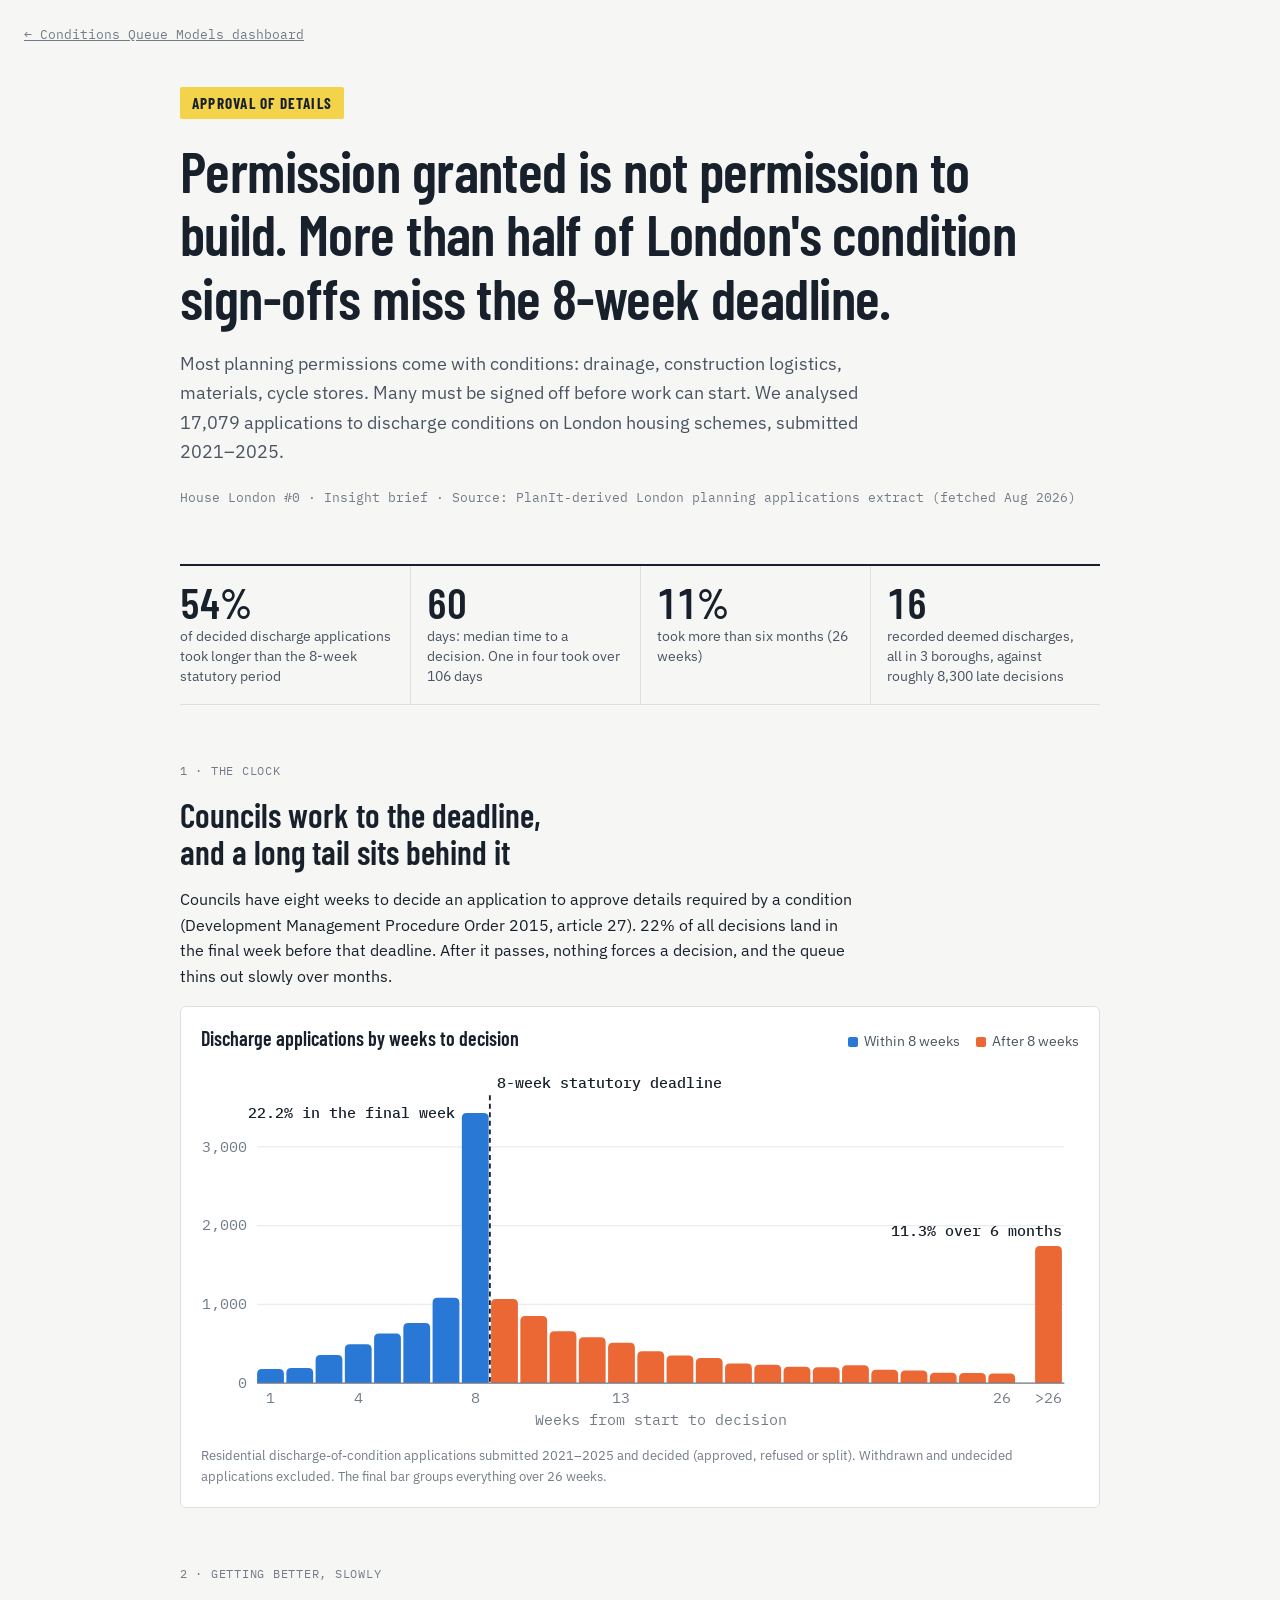
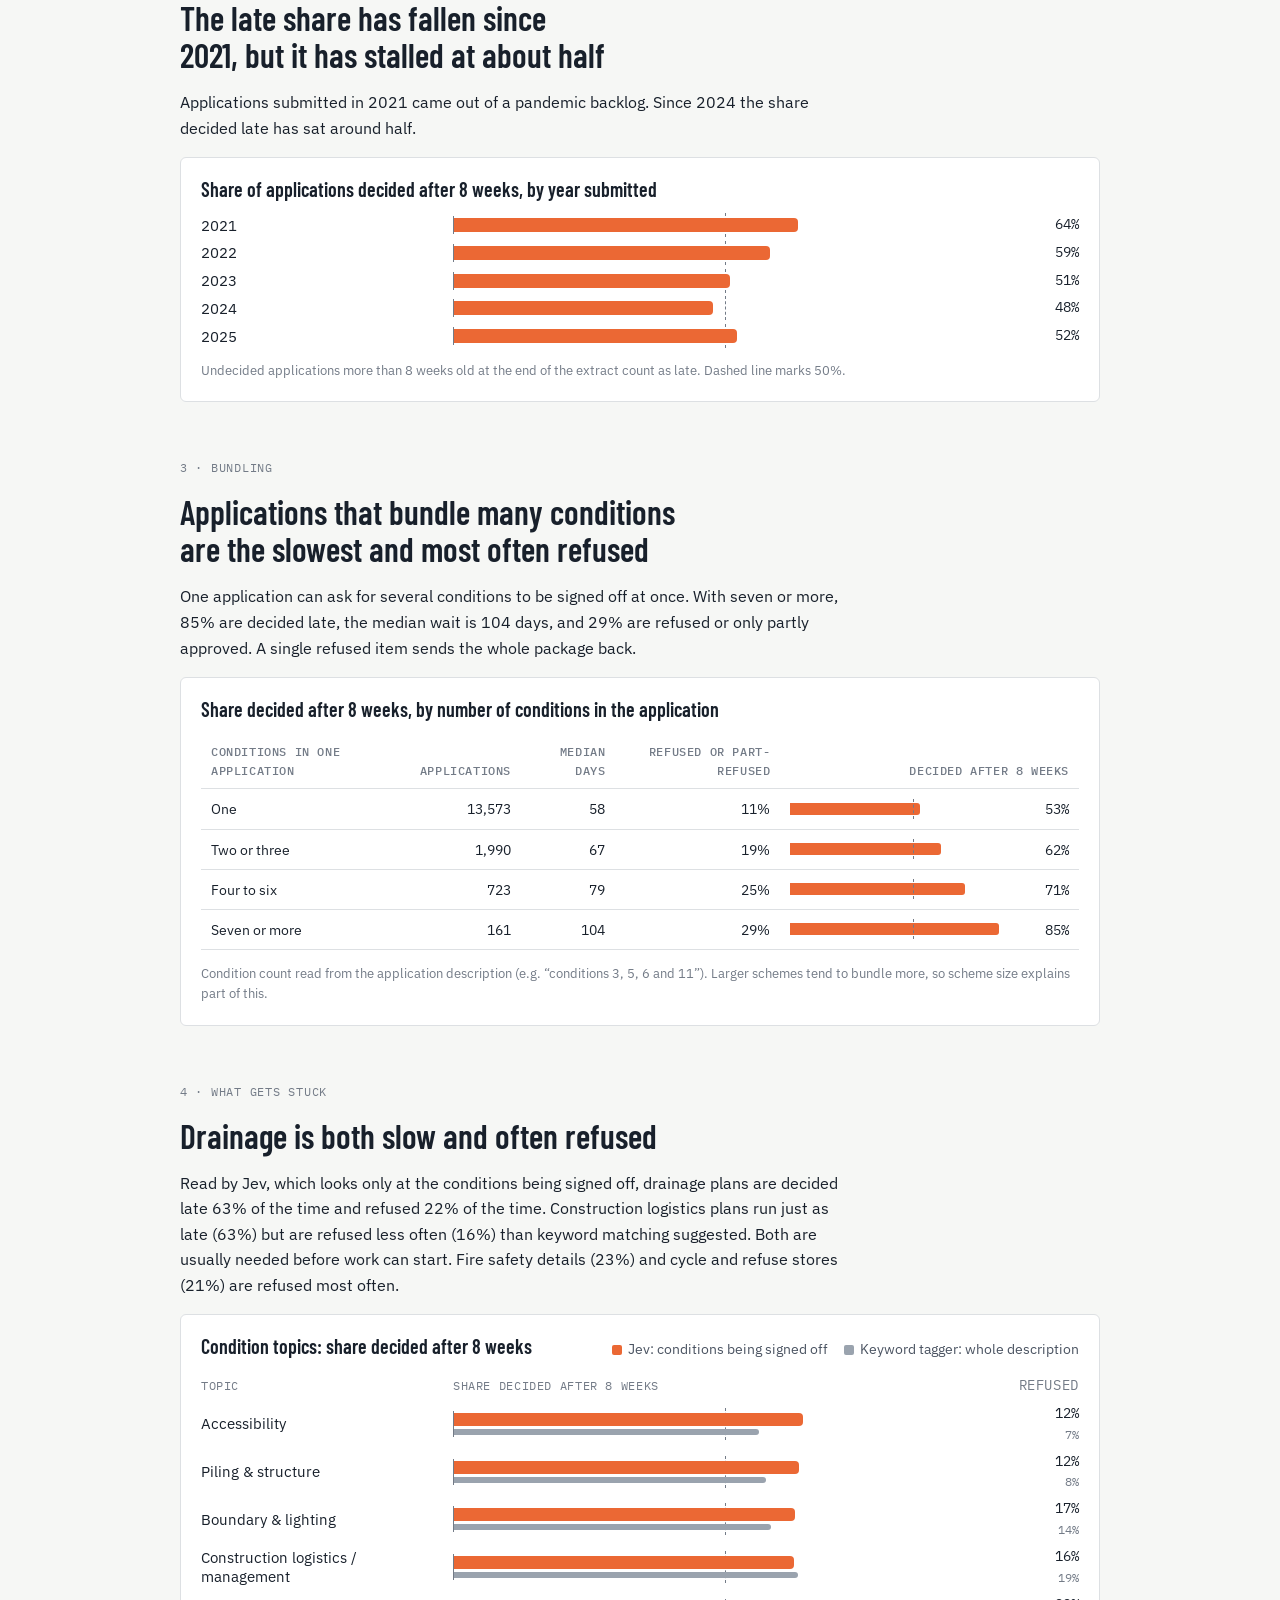
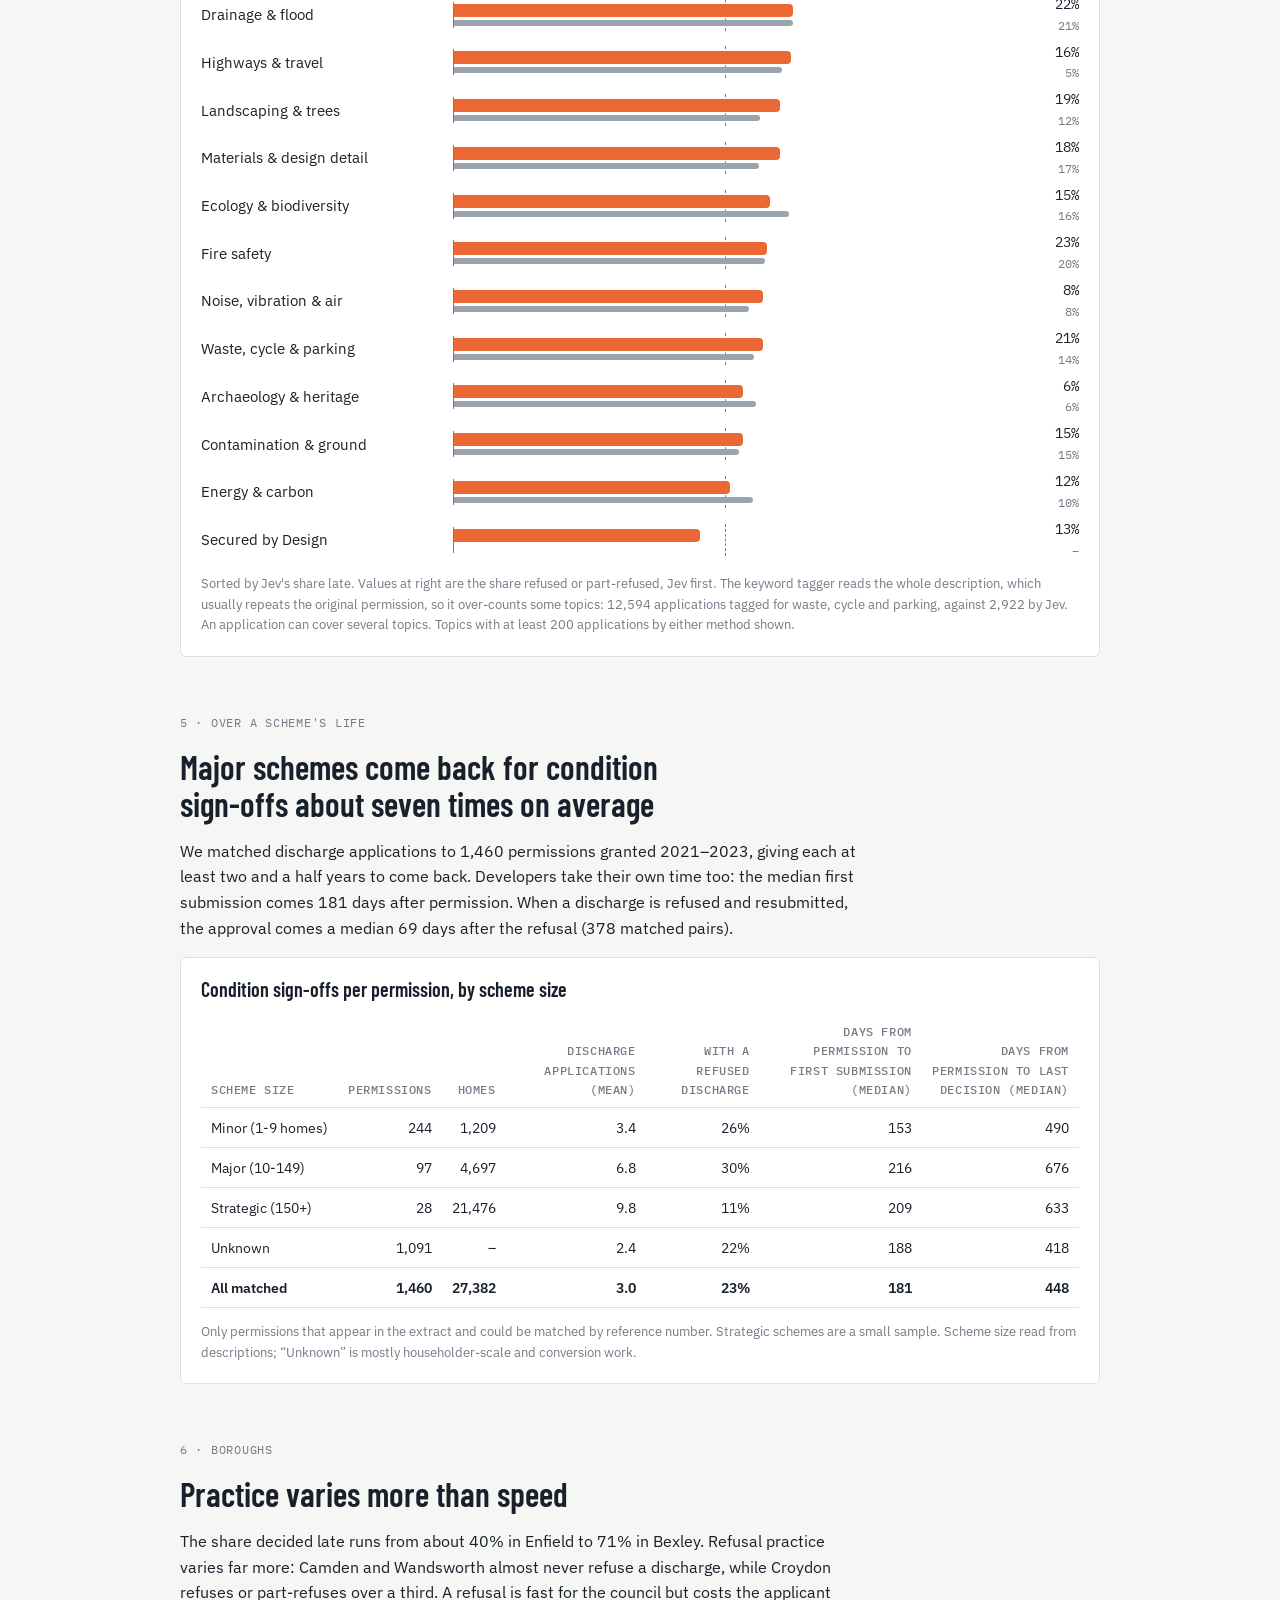
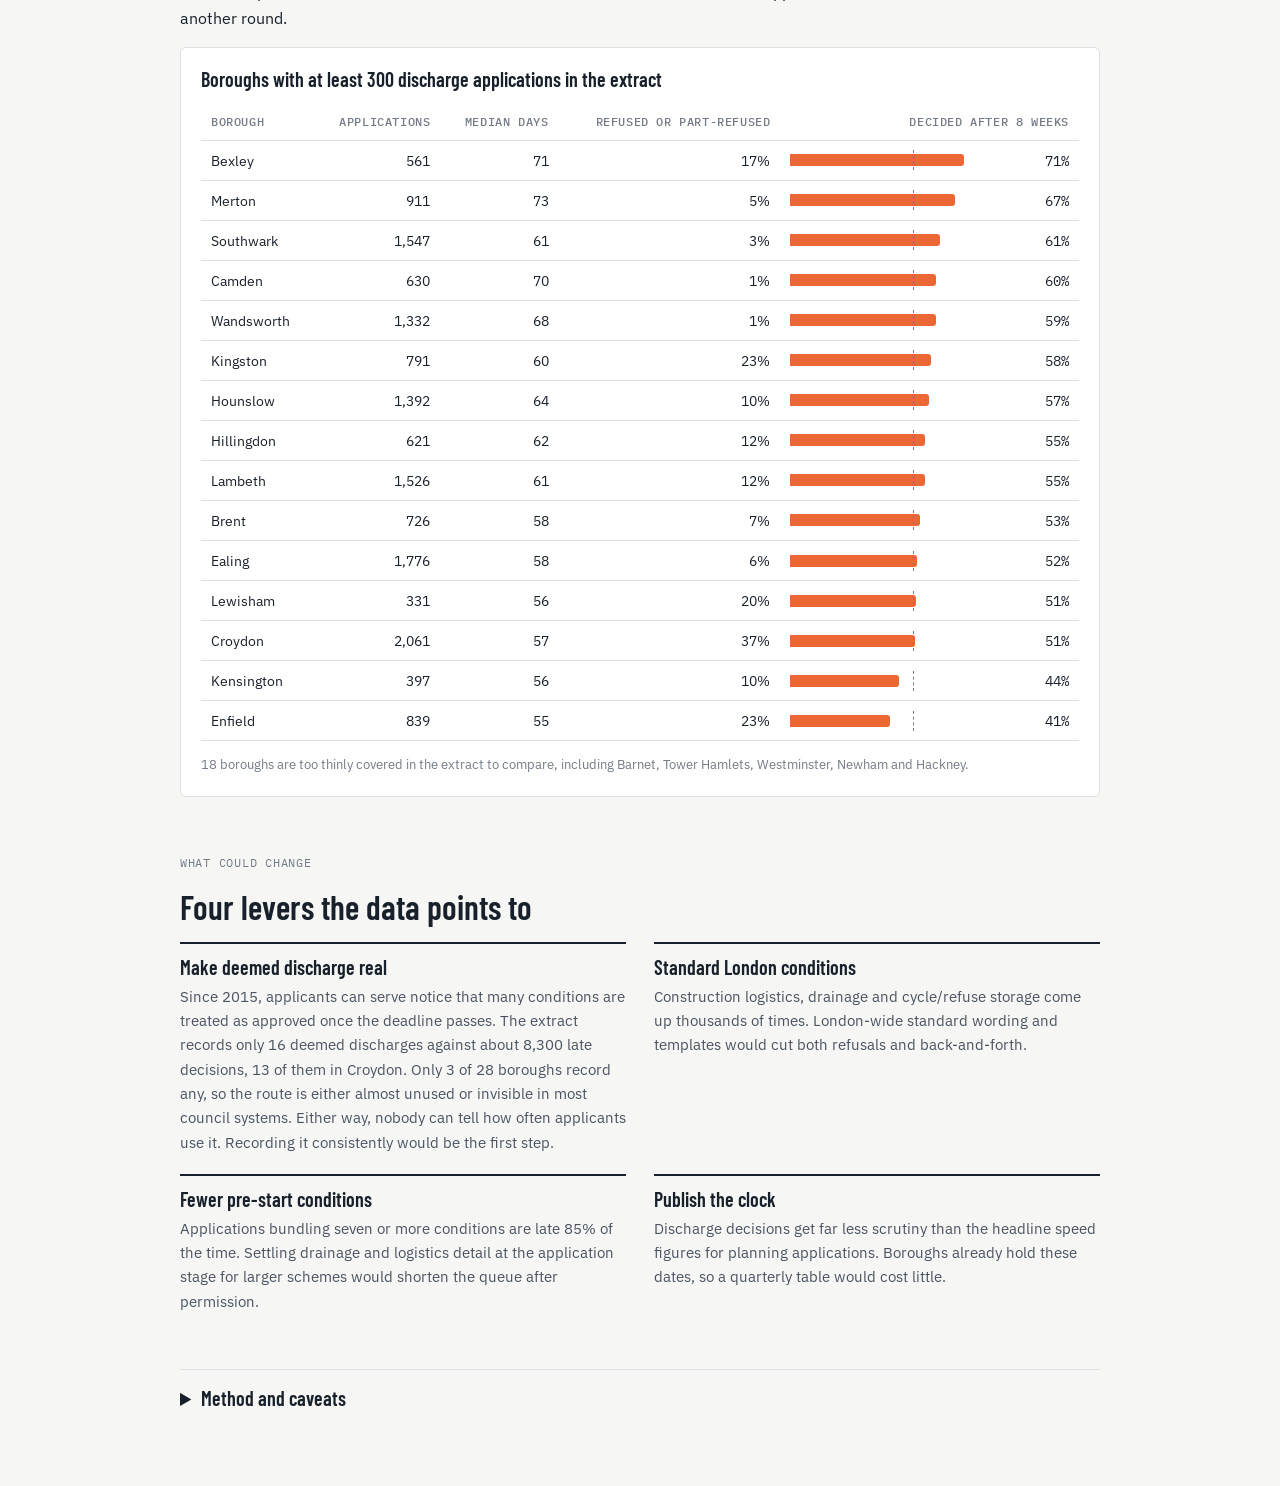
==== commit 5b5e037b: "Show Jev topic labels alongside keyword topics on the findings page Section 4 now compares late and " ====
--- a/site/insight.html
+++ b/site/insight.html
@@ -102,6 +102,10 @@
 .row .bar.neutral { background: var(--bar-neutral); }
 .row .val { text-align: right; font-family: var(--f-mono); font-size: 0.85rem; font-variant-numeric: tabular-nums; }
 .row .deadline { position: absolute; top: -3px; bottom: -3px; border-left: 1px dashed var(--ink-3); }
+.row.pair .track { height: 26px; }
+.row.pair .bar.jev { top: 2px; bottom: auto; height: 13px; }
+.row.pair .bar.kw { top: 18px; bottom: auto; height: 6px; background: var(--bar-neutral); }
+.row.pair .val small { display: block; color: var(--ink-3); font-size: 0.78rem; }
 .row-head { font-size: 0.78rem; color: var(--ink-3); font-family: var(--f-mono); text-transform: uppercase; letter-spacing: 0.05em; }
 @media (max-width: 560px) { .row { grid-template-columns: minmax(0, 1fr) 4rem; } .row .track { grid-column: 1 / -1; grid-row: 2; } }
 
@@ -202,16 +206,16 @@
 <section class="stack">
   <div class="prose stack">
     <p class="eyebrow">4 &middot; What gets stuck</p>
-    <h2>Drainage and construction logistics are both slow and often refused</h2>
-    <p>Drainage plans and construction logistics plans are usually needed before work can start. Both run late more than 60% of the time, and about one in five is refused. Fire safety details are refused at a similar rate.</p>
+    <h2>Drainage is both slow and often refused</h2>
+    <p>Read by Jev, which looks only at the conditions being signed off, drainage plans are decided late <span data-k="jev_drain_late">63%</span> of the time and refused <span data-k="jev_drain_ref">22%</span> of the time. Construction logistics plans run just as late (<span data-k="jev_clp_late">63%</span>) but are refused less often (<span data-k="jev_clp_ref">16%</span>) than keyword matching suggested. Both are usually needed before work can start. Fire safety details (<span data-k="jev_fire_ref">23%</span>) and cycle and refuse stores (<span data-k="jev_waste_ref">21%</span>) are refused most often.</p>
   </div>
   <figure class="panel" style="margin:0">
     <div class="panel-head">
       <h3>Condition topics: share decided after 8 weeks</h3>
-      <div class="legend"><span>Sorted by share late &middot; value at right is share refused or part-refused</span></div>
+      <div class="legend"><span><i style="background:var(--late)"></i>Jev: conditions being signed off</span><span><i style="background:var(--bar-neutral)"></i>Keyword tagger: whole description</span></div>
     </div>
     <div class="rows" id="topics"></div>
-    <figcaption class="source">Topics identified by keyword in the description; an application can mention several. Topics with at least 200 applications shown.</figcaption>
+    <figcaption class="source">Sorted by Jev's share late. Values at right are the share refused or part-refused, Jev first. The keyword tagger reads the whole description, which usually repeats the original permission, so it over-counts some topics: <span data-k="kw_waste_n">12,594</span> applications tagged for waste, cycle and parking, against <span data-k="jev_waste_n">2,922</span> by Jev. An application can cover several topics. Topics with at least 200 applications by either method shown.</figcaption>
   </figure>
 </section>
 
@@ -267,6 +271,7 @@
     <li><b>Extensions of time</b> have no field of their own in the extract. 76% of decided applications carry a council target decision date, and measuring those against their own target gives 52.5% late, against 53.0% at a fixed 8 weeks. Only 5.3% were late at 8 weeks but on time against a later target, most of them in Hillingdon. Agreed extensions therefore explain a few points of the late share at most. Target dates are not used consistently: Camden, Merton and Enfield often set targets shorter than 56 days, and nine boroughs, including Brent and Wandsworth, record none.</li>
     <li><b>Coverage is uneven.</b> Some boroughs' discharge applications are mostly missing from the extract. Borough comparisons use only the 15 boroughs with at least 300 applications.</li>
     <li><b>Topics, condition counts and scheme size</b> come from keyword and pattern matching on free-text descriptions. Scheme size is unknown for about half of applications.</li>
+    <li><b>Jev topics</b> (section 4) come from Jev, TypeSafe's decision model on OpenRouter, asked a yes/no question per topic about only the conditions being signed off; a topic counts at a probability of 0.5 or more. All 17,079 descriptions were labelled.</li>
     <li><b>Scheme matching:</b> 5,664 discharge applications (33%) were matched to their parent permission by reference number. Many parents were granted before 2021 and are outside the extract.</li>
     <li><b>Deemed discharge</b> is counted from decision labels containing &ldquo;deemed&rdquo; together with &ldquo;discharge&rdquo; or &ldquo;AOD&rdquo;. Only Croydon (13), Southwark (2) and Islington (1) record any. Other boroughs may log a deemed discharge as an ordinary approval, so 16 is a floor, not a London total.</li>
     <li><b>Reproduce:</b> <code>python -m conditions_queue.analysis</code> writes <code>outputs/summary.json</code>, <code>outputs/discharge_apps.csv</code> and <code>outputs/schemes.csv</code>. <code>conditions_queue.checks.check_deadline</code> and <code>check_extensions</code> re-derive the deadline, deemed discharge and extension figures independently.</li>
@@ -276,7 +281,7 @@
 </div>
 
 <script>
-const D = {"source": "foundations_london_housing_2015_2025_20261005T192558Z.parquet", "statutory_days": 56, "overall": {"n": 16447, "median_days": 60.0, "p75_days": 106.0, "pct_over_8wk": 55.2, "pct_not_approved": 12.6, "n_all_discharge": 17079, "n_matched_parent": 5664, "n_with_parent_date": 10893, "outcomes": {"approved": 13625, "pending": 854, "refused": 1800, "withdrawn": 632, "partial": 167, "other": 1}}, "by_year": {"2022": {"n": 3659, "median_days": 65.0, "p75_days": 125.0, "pct_over_8wk": 58.5, "pct_not_approved": 14.0}, "2024": {"n": 3013, "median_days": 56.0, "p75_days": 83.0, "pct_over_8wk": 47.8, "pct_not_approved": 13.1}, "2021": {"n": 3795, "median_days": 72.0, "p75_days": 141.0, "pct_over_8wk": 63.5, "pct_not_approved": 11.4}, "2023": {"n": 3310, "median_days": 57.0, "p75_days": 94.0, "pct_over_8wk": 51.0, "pct_not_approved": 13.9}, "2025": {"n": 2670, "median_days": 56.0, "p75_days": 83.0, "pct_over_8wk": 52.3, "pct_not_approved": 9.8}}, "by_band": {"Strategic (150+)": {"n": 1817, "median_days": 69.0, "p75_days": 140.0, "pct_over_8wk": 61.9, "pct_not_approved": 2.3}, "Unknown": {"n": 8656, "median_days": 58.0, "p75_days": 96.0, "pct_over_8wk": 53.4, "pct_not_approved": 13.7}, "Minor (1-9 homes)": {"n": 2323, "median_days": 59.0, "p75_days": 98.5, "pct_over_8wk": 52.3, "pct_not_approved": 19.5}, "Major (10-149)": {"n": 3651, "median_days": 65.0, "p75_days": 129.0, "pct_over_8wk": 58.1, "pct_not_approved": 10.6}}, "by_topic": {"Landscaping & trees": {"n": 10036, "median_days": 62.0, "p75_days": 113.0, "pct_over_8wk": 56.5, "pct_not_approved": 12.3}, "Waste, cycle & parking": {"n": 12594, "median_days": 61.0, "p75_days": 108.0, "pct_over_8wk": 55.5, "pct_not_approved": 13.5}, "Highways & travel": {"n": 1276, "median_days": 70.0, "p75_days": 126.0, "pct_over_8wk": 60.6, "pct_not_approved": 5.4}, "Boundary & lighting": {"n": 1637, "median_days": 67.0, "p75_days": 122.0, "pct_over_8wk": 58.6, "pct_not_approved": 14.4}, "Energy & carbon": {"n": 2869, "median_days": 60.0, "p75_days": 107.0, "pct_over_8wk": 55.2, "pct_not_approved": 10.1}, "Piling & structure": {"n": 3272, "median_days": 63.0, "p75_days": 116.0, "pct_over_8wk": 57.7, "pct_not_approved": 7.5}, "Contamination & ground": {"n": 1197, "median_days": 58.0, "p75_days": 110.0, "pct_over_8wk": 52.6, "pct_not_approved": 14.8}, "Materials & design detail": {"n": 3331, "median_days": 62.0, "p75_days": 105.0, "pct_over_8wk": 56.3, "pct_not_approved": 16.5}, "Drainage & flood": {"n": 1597, "median_days": 70.0, "p75_days": 127.0, "pct_over_8wk": 62.6, "pct_not_approved": 21.4}, "Ecology & biodiversity": {"n": 937, "median_days": 65.0, "p75_days": 113.0, "pct_over_8wk": 61.9, "pct_not_approved": 15.7}, "Construction logistics / management": {"n": 1678, "median_days": 69.0, "p75_days": 117.0, "pct_over_8wk": 63.6, "pct_not_approved": 19.4}, "Archaeology & heritage": {"n": 331, "median_days": 60.0, "p75_days": 99.0, "pct_over_8wk": 55.9, "pct_not_approved": 5.5}, "Noise, vibration & air": {"n": 1499, "median_days": 61.0, "p75_days": 109.0, "pct_over_8wk": 54.6, "pct_not_approved": 7.6}, "Accessibility": {"n": 364, "median_days": 62.0, "p75_days": 126.0, "pct_over_8wk": 56.3, "pct_not_approved": 7.3}, "Fire safety": {"n": 298, "median_days": 70.0, "p75_days": 110.0, "pct_over_8wk": 57.4, "pct_not_approved": 20.4}}, "by_topic_single": {"Waste, cycle & parking": {"n": 956, "median_days": 56.0, "p75_days": 80.0, "pct_over_8wk": 47.4, "pct_not_approved": 18.1}, "Materials & design detail": {"n": 284, "median_days": 56.0, "p75_days": 90.0, "pct_over_8wk": 46.5, "pct_not_approved": 8.6}, "Construction logistics / management": {"n": 180, "median_days": 61.0, "p75_days": 93.0, "pct_over_8wk": 55.6, "pct_not_approved": 13.1}, "Contamination & ground": {"n": 110, "median_days": 56.0, "p75_days": 79.0, "pct_over_8wk": 43.6, "pct_not_approved": 10.6}, "Landscaping & trees": {"n": 330, "median_days": 61.0, "p75_days": 107.0, "pct_over_8wk": 57.0, "pct_not_approved": 8.0}, "Piling & structure": {"n": 137, "median_days": 80.0, "p75_days": 153.5, "pct_over_8wk": 66.4, "pct_not_approved": 7.0}, "Noise, vibration & air": {"n": 188, "median_days": 56.0, "p75_days": 90.0, "pct_over_8wk": 47.3, "pct_not_approved": 7.7}, "Energy & carbon": {"n": 171, "median_days": 57.5, "p75_days": 106.0, "pct_over_8wk": 52.0, "pct_not_approved": 11.6}}, "by_ncond": {"1": {"n": 13573, "median_days": 58.0, "p75_days": 102.0, "pct_over_8wk": 53.0, "pct_not_approved": 10.9}, "2-3": {"n": 1990, "median_days": 67.0, "p75_days": 114.0, "pct_over_8wk": 61.7, "pct_not_approved": 18.9}, "4-6": {"n": 723, "median_days": 79.0, "p75_days": 138.0, "pct_over_8wk": 71.2, "pct_not_approved": 25.0}, "7+": {"n": 161, "median_days": 104.0, "p75_days": 176.0, "pct_over_8wk": 85.1, "pct_not_approved": 28.5}}, "by_borough": {"Bexley": {"n": 561, "median_days": 71.0, "p75_days": 117.0, "pct_over_8wk": 70.9, "pct_not_approved": 16.7}, "Brent": {"n": 726, "median_days": 58.0, "p75_days": 94.0, "pct_over_8wk": 52.8, "pct_not_approved": 6.5}, "Camden": {"n": 630, "median_days": 70.0, "p75_days": 136.0, "pct_over_8wk": 59.7, "pct_not_approved": 0.5}, "Croydon": {"n": 2061, "median_days": 57.0, "p75_days": 98.0, "pct_over_8wk": 51.0, "pct_not_approved": 37.3}, "Ealing": {"n": 1776, "median_days": 57.5, "p75_days": 106.0, "pct_over_8wk": 51.8, "pct_not_approved": 5.7}, "Enfield": {"n": 839, "median_days": 55.0, "p75_days": 67.0, "pct_over_8wk": 40.5, "pct_not_approved": 23.0}, "Hillingdon": {"n": 621, "median_days": 62.0, "p75_days": 106.0, "pct_over_8wk": 55.2, "pct_not_approved": 11.5}, "Hounslow": {"n": 1392, "median_days": 64.0, "p75_days": 113.8, "pct_over_8wk": 56.8, "pct_not_approved": 9.6}, "Kensington": {"n": 397, "median_days": 56.0, "p75_days": 78.0, "pct_over_8wk": 44.3, "pct_not_approved": 9.5}, "Kingston": {"n": 791, "median_days": 60.0, "p75_days": 96.0, "pct_over_8wk": 57.6, "pct_not_approved": 22.5}, "Lambeth": {"n": 1526, "median_days": 61.0, "p75_days": 93.0, "pct_over_8wk": 54.9, "pct_not_approved": 12.3}, "Lewisham": {"n": 331, "median_days": 56.0, "p75_days": 103.0, "pct_over_8wk": 51.4, "pct_not_approved": 20.3}, "Merton": {"n": 911, "median_days": 72.5, "p75_days": 132.2, "pct_over_8wk": 67.2, "pct_not_approved": 4.7}, "Southwark": {"n": 1547, "median_days": 61.0, "p75_days": 106.0, "pct_over_8wk": 61.0, "pct_not_approved": 3.4}, "Wandsworth": {"n": 1332, "median_days": 68.0, "p75_days": 141.0, "pct_over_8wk": 59.4, "pct_not_approved": 0.6}}, "boroughs_excluded_thin": {"Barking and Dagenham": 3, "Barnet": 1, "Bromley": 7, "City": 5, "Greenwich": 32, "Hackney": 84, "Hammersmith and Fulham": 18, "Haringey": 256, "Harrow": 290, "Havering": 66, "Islington": 80, "London Legacy": 1, "Newham": 4, "Old Oak Park Royal": 146, "Richmond": 3, "Westminster": 10}, "decided_only_pct_over_8wk": 53.8, "pct_decided_in_final_week": 22.2, "pct_over_26wk": 11.3, "weekly_histogram": {"note": "week k = days 7k-6..7k; 27 = over 26 weeks", "bins": [13, 165, 192, 355, 494, 630, 762, 1083, 3431, 1066, 853, 657, 581, 513, 403, 350, 318, 248, 231, 208, 202, 227, 170, 158, 132, 129, 120, 1739]}, "lag_permission_to_submission": {"n": 10815, "median_days": 411, "p25": 149.0, "p75": 874.0}, "schemes_granted_2021_23": {"Strategic (150+)": {"n_schemes": 28, "median_discharge_apps": 2.0, "mean_discharge_apps": 9.82, "pct_with_refusal": 10.7, "median_days_to_first_submission": 208.5, "median_days_grant_to_last_decision": 633, "homes": 21476}, "Minor (1-9 homes)": {"n_schemes": 244, "median_discharge_apps": 2.0, "mean_discharge_apps": 3.38, "pct_with_refusal": 26.2, "median_days_to_first_submission": 153.0, "median_days_grant_to_last_decision": 490, "homes": 1209}, "Unknown": {"n_schemes": 1091, "median_discharge_apps": 1, "mean_discharge_apps": 2.38, "pct_with_refusal": 22.0, "median_days_to_first_submission": 188, "median_days_grant_to_last_decision": 418, "homes": 0}, "Major (10-149)": {"n_schemes": 97, "median_discharge_apps": 3, "mean_discharge_apps": 6.77, "pct_with_refusal": 29.9, "median_days_to_first_submission": 216, "median_days_grant_to_last_decision": 675.5, "homes": 4697}, "All": {"n_schemes": 1460, "median_discharge_apps": 1.0, "mean_discharge_apps": 2.98, "pct_with_refusal": 23.0, "median_days_to_first_submission": 181.0, "median_days_grant_to_last_decision": 448, "homes": 27382}}, "refusal_rounds": {"n": 1967, "homes_in_schemes_affected": null, "n_resubmission_pairs": 378, "median_extra_days": 68.5}};
+const D = {"source": "foundations_london_housing_2015_2025_20261005T192558Z.parquet", "statutory_days": 56, "overall": {"n": 16447, "median_days": 60.0, "p75_days": 106.0, "pct_over_8wk": 55.2, "pct_not_approved": 12.6, "n_all_discharge": 17079, "n_matched_parent": 5664, "n_with_parent_date": 10893, "outcomes": {"approved": 13625, "pending": 854, "refused": 1800, "withdrawn": 632, "partial": 167, "other": 1}}, "by_year": {"2022": {"n": 3659, "median_days": 65.0, "p75_days": 125.0, "pct_over_8wk": 58.5, "pct_not_approved": 14.0}, "2024": {"n": 3013, "median_days": 56.0, "p75_days": 83.0, "pct_over_8wk": 47.8, "pct_not_approved": 13.1}, "2021": {"n": 3795, "median_days": 72.0, "p75_days": 141.0, "pct_over_8wk": 63.5, "pct_not_approved": 11.4}, "2023": {"n": 3310, "median_days": 57.0, "p75_days": 94.0, "pct_over_8wk": 51.0, "pct_not_approved": 13.9}, "2025": {"n": 2670, "median_days": 56.0, "p75_days": 83.0, "pct_over_8wk": 52.3, "pct_not_approved": 9.8}}, "by_band": {"Strategic (150+)": {"n": 1817, "median_days": 69.0, "p75_days": 140.0, "pct_over_8wk": 61.9, "pct_not_approved": 2.3}, "Unknown": {"n": 8656, "median_days": 58.0, "p75_days": 96.0, "pct_over_8wk": 53.4, "pct_not_approved": 13.7}, "Minor (1-9 homes)": {"n": 2323, "median_days": 59.0, "p75_days": 98.5, "pct_over_8wk": 52.3, "pct_not_approved": 19.5}, "Major (10-149)": {"n": 3651, "median_days": 65.0, "p75_days": 129.0, "pct_over_8wk": 58.1, "pct_not_approved": 10.6}}, "by_topic": {"Landscaping & trees": {"n": 10036, "median_days": 62.0, "p75_days": 113.0, "pct_over_8wk": 56.5, "pct_not_approved": 12.3}, "Waste, cycle & parking": {"n": 12594, "median_days": 61.0, "p75_days": 108.0, "pct_over_8wk": 55.5, "pct_not_approved": 13.5}, "Highways & travel": {"n": 1276, "median_days": 70.0, "p75_days": 126.0, "pct_over_8wk": 60.6, "pct_not_approved": 5.4}, "Boundary & lighting": {"n": 1637, "median_days": 67.0, "p75_days": 122.0, "pct_over_8wk": 58.6, "pct_not_approved": 14.4}, "Energy & carbon": {"n": 2869, "median_days": 60.0, "p75_days": 107.0, "pct_over_8wk": 55.2, "pct_not_approved": 10.1}, "Piling & structure": {"n": 3272, "median_days": 63.0, "p75_days": 116.0, "pct_over_8wk": 57.7, "pct_not_approved": 7.5}, "Contamination & ground": {"n": 1197, "median_days": 58.0, "p75_days": 110.0, "pct_over_8wk": 52.6, "pct_not_approved": 14.8}, "Materials & design detail": {"n": 3331, "median_days": 62.0, "p75_days": 105.0, "pct_over_8wk": 56.3, "pct_not_approved": 16.5}, "Drainage & flood": {"n": 1597, "median_days": 70.0, "p75_days": 127.0, "pct_over_8wk": 62.6, "pct_not_approved": 21.4}, "Ecology & biodiversity": {"n": 937, "median_days": 65.0, "p75_days": 113.0, "pct_over_8wk": 61.9, "pct_not_approved": 15.7}, "Construction logistics / management": {"n": 1678, "median_days": 69.0, "p75_days": 117.0, "pct_over_8wk": 63.6, "pct_not_approved": 19.4}, "Archaeology & heritage": {"n": 331, "median_days": 60.0, "p75_days": 99.0, "pct_over_8wk": 55.9, "pct_not_approved": 5.5}, "Noise, vibration & air": {"n": 1499, "median_days": 61.0, "p75_days": 109.0, "pct_over_8wk": 54.6, "pct_not_approved": 7.6}, "Accessibility": {"n": 364, "median_days": 62.0, "p75_days": 126.0, "pct_over_8wk": 56.3, "pct_not_approved": 7.3}, "Fire safety": {"n": 298, "median_days": 70.0, "p75_days": 110.0, "pct_over_8wk": 57.4, "pct_not_approved": 20.4}}, "by_topic_single": {"Waste, cycle & parking": {"n": 956, "median_days": 56.0, "p75_days": 80.0, "pct_over_8wk": 47.4, "pct_not_approved": 18.1}, "Materials & design detail": {"n": 284, "median_days": 56.0, "p75_days": 90.0, "pct_over_8wk": 46.5, "pct_not_approved": 8.6}, "Construction logistics / management": {"n": 180, "median_days": 61.0, "p75_days": 93.0, "pct_over_8wk": 55.6, "pct_not_approved": 13.1}, "Contamination & ground": {"n": 110, "median_days": 56.0, "p75_days": 79.0, "pct_over_8wk": 43.6, "pct_not_approved": 10.6}, "Landscaping & trees": {"n": 330, "median_days": 61.0, "p75_days": 107.0, "pct_over_8wk": 57.0, "pct_not_approved": 8.0}, "Piling & structure": {"n": 137, "median_days": 80.0, "p75_days": 153.5, "pct_over_8wk": 66.4, "pct_not_approved": 7.0}, "Noise, vibration & air": {"n": 188, "median_days": 56.0, "p75_days": 90.0, "pct_over_8wk": 47.3, "pct_not_approved": 7.7}, "Energy & carbon": {"n": 171, "median_days": 57.5, "p75_days": 106.0, "pct_over_8wk": 52.0, "pct_not_approved": 11.6}}, "by_ncond": {"1": {"n": 13573, "median_days": 58.0, "p75_days": 102.0, "pct_over_8wk": 53.0, "pct_not_approved": 10.9}, "2-3": {"n": 1990, "median_days": 67.0, "p75_days": 114.0, "pct_over_8wk": 61.7, "pct_not_approved": 18.9}, "4-6": {"n": 723, "median_days": 79.0, "p75_days": 138.0, "pct_over_8wk": 71.2, "pct_not_approved": 25.0}, "7+": {"n": 161, "median_days": 104.0, "p75_days": 176.0, "pct_over_8wk": 85.1, "pct_not_approved": 28.5}}, "by_borough": {"Bexley": {"n": 561, "median_days": 71.0, "p75_days": 117.0, "pct_over_8wk": 70.9, "pct_not_approved": 16.7}, "Brent": {"n": 726, "median_days": 58.0, "p75_days": 94.0, "pct_over_8wk": 52.8, "pct_not_approved": 6.5}, "Camden": {"n": 630, "median_days": 70.0, "p75_days": 136.0, "pct_over_8wk": 59.7, "pct_not_approved": 0.5}, "Croydon": {"n": 2061, "median_days": 57.0, "p75_days": 98.0, "pct_over_8wk": 51.0, "pct_not_approved": 37.3}, "Ealing": {"n": 1776, "median_days": 57.5, "p75_days": 106.0, "pct_over_8wk": 51.8, "pct_not_approved": 5.7}, "Enfield": {"n": 839, "median_days": 55.0, "p75_days": 67.0, "pct_over_8wk": 40.5, "pct_not_approved": 23.0}, "Hillingdon": {"n": 621, "median_days": 62.0, "p75_days": 106.0, "pct_over_8wk": 55.2, "pct_not_approved": 11.5}, "Hounslow": {"n": 1392, "median_days": 64.0, "p75_days": 113.8, "pct_over_8wk": 56.8, "pct_not_approved": 9.6}, "Kensington": {"n": 397, "median_days": 56.0, "p75_days": 78.0, "pct_over_8wk": 44.3, "pct_not_approved": 9.5}, "Kingston": {"n": 791, "median_days": 60.0, "p75_days": 96.0, "pct_over_8wk": 57.6, "pct_not_approved": 22.5}, "Lambeth": {"n": 1526, "median_days": 61.0, "p75_days": 93.0, "pct_over_8wk": 54.9, "pct_not_approved": 12.3}, "Lewisham": {"n": 331, "median_days": 56.0, "p75_days": 103.0, "pct_over_8wk": 51.4, "pct_not_approved": 20.3}, "Merton": {"n": 911, "median_days": 72.5, "p75_days": 132.2, "pct_over_8wk": 67.2, "pct_not_approved": 4.7}, "Southwark": {"n": 1547, "median_days": 61.0, "p75_days": 106.0, "pct_over_8wk": 61.0, "pct_not_approved": 3.4}, "Wandsworth": {"n": 1332, "median_days": 68.0, "p75_days": 141.0, "pct_over_8wk": 59.4, "pct_not_approved": 0.6}}, "boroughs_excluded_thin": {"Barking and Dagenham": 3, "Barnet": 1, "Bromley": 7, "City": 5, "Greenwich": 32, "Hackney": 84, "Hammersmith and Fulham": 18, "Haringey": 256, "Harrow": 290, "Havering": 66, "Islington": 80, "London Legacy": 1, "Newham": 4, "Old Oak Park Royal": 146, "Richmond": 3, "Westminster": 10}, "decided_only_pct_over_8wk": 53.8, "pct_decided_in_final_week": 22.2, "pct_over_26wk": 11.3, "weekly_histogram": {"note": "week k = days 7k-6..7k; 27 = over 26 weeks", "bins": [13, 165, 192, 355, 494, 630, 762, 1083, 3431, 1066, 853, 657, 581, 513, 403, 350, 318, 248, 231, 208, 202, 227, 170, 158, 132, 129, 120, 1739]}, "lag_permission_to_submission": {"n": 10815, "median_days": 411, "p25": 149.0, "p75": 874.0}, "schemes_granted_2021_23": {"Strategic (150+)": {"n_schemes": 28, "median_discharge_apps": 2.0, "mean_discharge_apps": 9.82, "pct_with_refusal": 10.7, "median_days_to_first_submission": 208.5, "median_days_grant_to_last_decision": 633, "homes": 21476}, "Minor (1-9 homes)": {"n_schemes": 244, "median_discharge_apps": 2.0, "mean_discharge_apps": 3.38, "pct_with_refusal": 26.2, "median_days_to_first_submission": 153.0, "median_days_grant_to_last_decision": 490, "homes": 1209}, "Unknown": {"n_schemes": 1091, "median_discharge_apps": 1, "mean_discharge_apps": 2.38, "pct_with_refusal": 22.0, "median_days_to_first_submission": 188, "median_days_grant_to_last_decision": 418, "homes": 0}, "Major (10-149)": {"n_schemes": 97, "median_discharge_apps": 3, "mean_discharge_apps": 6.77, "pct_with_refusal": 29.9, "median_days_to_first_submission": 216, "median_days_grant_to_last_decision": 675.5, "homes": 4697}, "All": {"n_schemes": 1460, "median_discharge_apps": 1.0, "mean_discharge_apps": 2.98, "pct_with_refusal": 23.0, "median_days_to_first_submission": 181.0, "median_days_grant_to_last_decision": 448, "homes": 27382}}, "refusal_rounds": {"n": 1967, "homes_in_schemes_affected": null, "n_resubmission_pairs": 378, "median_extra_days": 68.5}, "by_topic_jev": {"Accessibility": {"n": 243, "median_days": 70.0, "pct_over_8wk": 64.6, "pct_not_approved": 12.1}, "Archaeology & heritage": {"n": 353, "median_days": 57.0, "pct_over_8wk": 53.5, "pct_not_approved": 5.8}, "Boundary & lighting": {"n": 1055, "median_days": 71.0, "pct_over_8wk": 63.0, "pct_not_approved": 17.3}, "Construction logistics / management": {"n": 2739, "median_days": 69.0, "pct_over_8wk": 62.8, "pct_not_approved": 15.6}, "Contamination & ground": {"n": 1307, "median_days": 58.0, "pct_over_8wk": 53.4, "pct_not_approved": 15.3}, "Drainage & flood": {"n": 1662, "median_days": 69.0, "pct_over_8wk": 62.6, "pct_not_approved": 22.0}, "Ecology & biodiversity": {"n": 1457, "median_days": 63.0, "pct_over_8wk": 58.5, "pct_not_approved": 14.6}, "Energy & carbon": {"n": 1956, "median_days": 56.0, "pct_over_8wk": 51.0, "pct_not_approved": 12.0}, "Fire safety": {"n": 270, "median_days": 70.0, "pct_over_8wk": 57.8, "pct_not_approved": 22.6}, "Highways & travel": {"n": 1551, "median_days": 69.0, "pct_over_8wk": 62.2, "pct_not_approved": 16.4}, "Landscaping & trees": {"n": 2993, "median_days": 65.0, "pct_over_8wk": 60.3, "pct_not_approved": 18.8}, "Materials & design detail": {"n": 2976, "median_days": 65.0, "pct_over_8wk": 60.2, "pct_not_approved": 17.5}, "Noise, vibration & air": {"n": 1870, "median_days": 62.0, "pct_over_8wk": 57.2, "pct_not_approved": 7.9}, "Piling & structure": {"n": 730, "median_days": 72.0, "pct_over_8wk": 63.8, "pct_not_approved": 11.7}, "Secured by Design": {"n": 358, "median_days": 56.0, "pct_over_8wk": 45.5, "pct_not_approved": 12.5}, "Waste, cycle & parking": {"n": 2922, "median_days": 62.0, "pct_over_8wk": 57.1, "pct_not_approved": 20.6}}};
 const fmt = n => n == null ? "–" : Math.round(n).toLocaleString("en-GB");
 const pct = n => n == null ? "–" : (Math.round(n) + "%");
 
@@ -374,12 +379,27 @@
   }).join("");
 })();
 
-// 4. topics
-rows(document.getElementById("topics"),
-  Object.entries(D.by_topic).sort((a, b) => b[1].pct_over_8wk - a[1].pct_over_8wk).map(([k, v]) => ({
-    name: k, v: v.pct_over_8wk, label: pct(v.pct_not_approved),
-    tip: `<b>${k}</b><br>${fmt(v.n)} applications<br>${pct(v.pct_over_8wk)} decided after 8 weeks<br>Median ${fmt(v.median_days)} days<br>${pct(v.pct_not_approved)} refused or part-refused`
-  })), 100, 50);
+// 4. topics: Jev labels (conditions being signed off) beside keyword labels (whole description)
+(function () {
+  const jev = D.by_topic_jev || {}, kw = D.by_topic || {};
+  const names = [...new Set([...Object.keys(jev), ...Object.keys(kw)])]
+    .sort((a, b) => (jev[b] ? jev[b].pct_over_8wk : -1) - (jev[a] ? jev[a].pct_over_8wk : -1));
+  const line = (label, v) => v ? `${label}: ${fmt(v.n)} applications · ${pct(v.pct_over_8wk)} late · ${pct(v.pct_not_approved)} refused` : `${label}: under 200 applications`;
+  const bar = (cls, v) => v ? `<span class="bar ${cls}" style="width:${v.pct_over_8wk}%"></span>` : "";
+  document.getElementById("topics").innerHTML =
+    `<div class="row row-head"><div>Topic</div><div>Share decided after 8 weeks</div><div class="val">Refused</div></div>` +
+    names.map(k => `
+    <div class="row pair" data-tip="<b>${k}</b><br>${line("Jev", jev[k])}<br>${line("Keyword", kw[k])}">
+      <div class="name">${k}</div>
+      <div class="track"><span class="deadline" style="left:50%"></span>${bar("jev", jev[k])}${bar("kw", kw[k])}</div>
+      <div class="val">${jev[k] ? pct(jev[k].pct_not_approved) : "–"}<small>${kw[k] ? pct(kw[k].pct_not_approved) : "–"}</small></div>
+    </div>`).join("");
+  const J = (t, f) => jev[t] ? jev[t][f] : null, K = (t, f) => kw[t] ? kw[t][f] : null;
+  set("jev_drain_late", pct(J("Drainage & flood", "pct_over_8wk"))); set("jev_drain_ref", pct(J("Drainage & flood", "pct_not_approved")));
+  set("jev_clp_late", pct(J("Construction logistics / management", "pct_over_8wk"))); set("jev_clp_ref", pct(J("Construction logistics / management", "pct_not_approved")));
+  set("jev_fire_ref", pct(J("Fire safety", "pct_not_approved"))); set("jev_waste_ref", pct(J("Waste, cycle & parking", "pct_not_approved")));
+  set("kw_waste_n", fmt(K("Waste, cycle & parking", "n"))); set("jev_waste_n", fmt(J("Waste, cycle & parking", "n")));
+})();
 
 // 5. schemes
 (function () {
